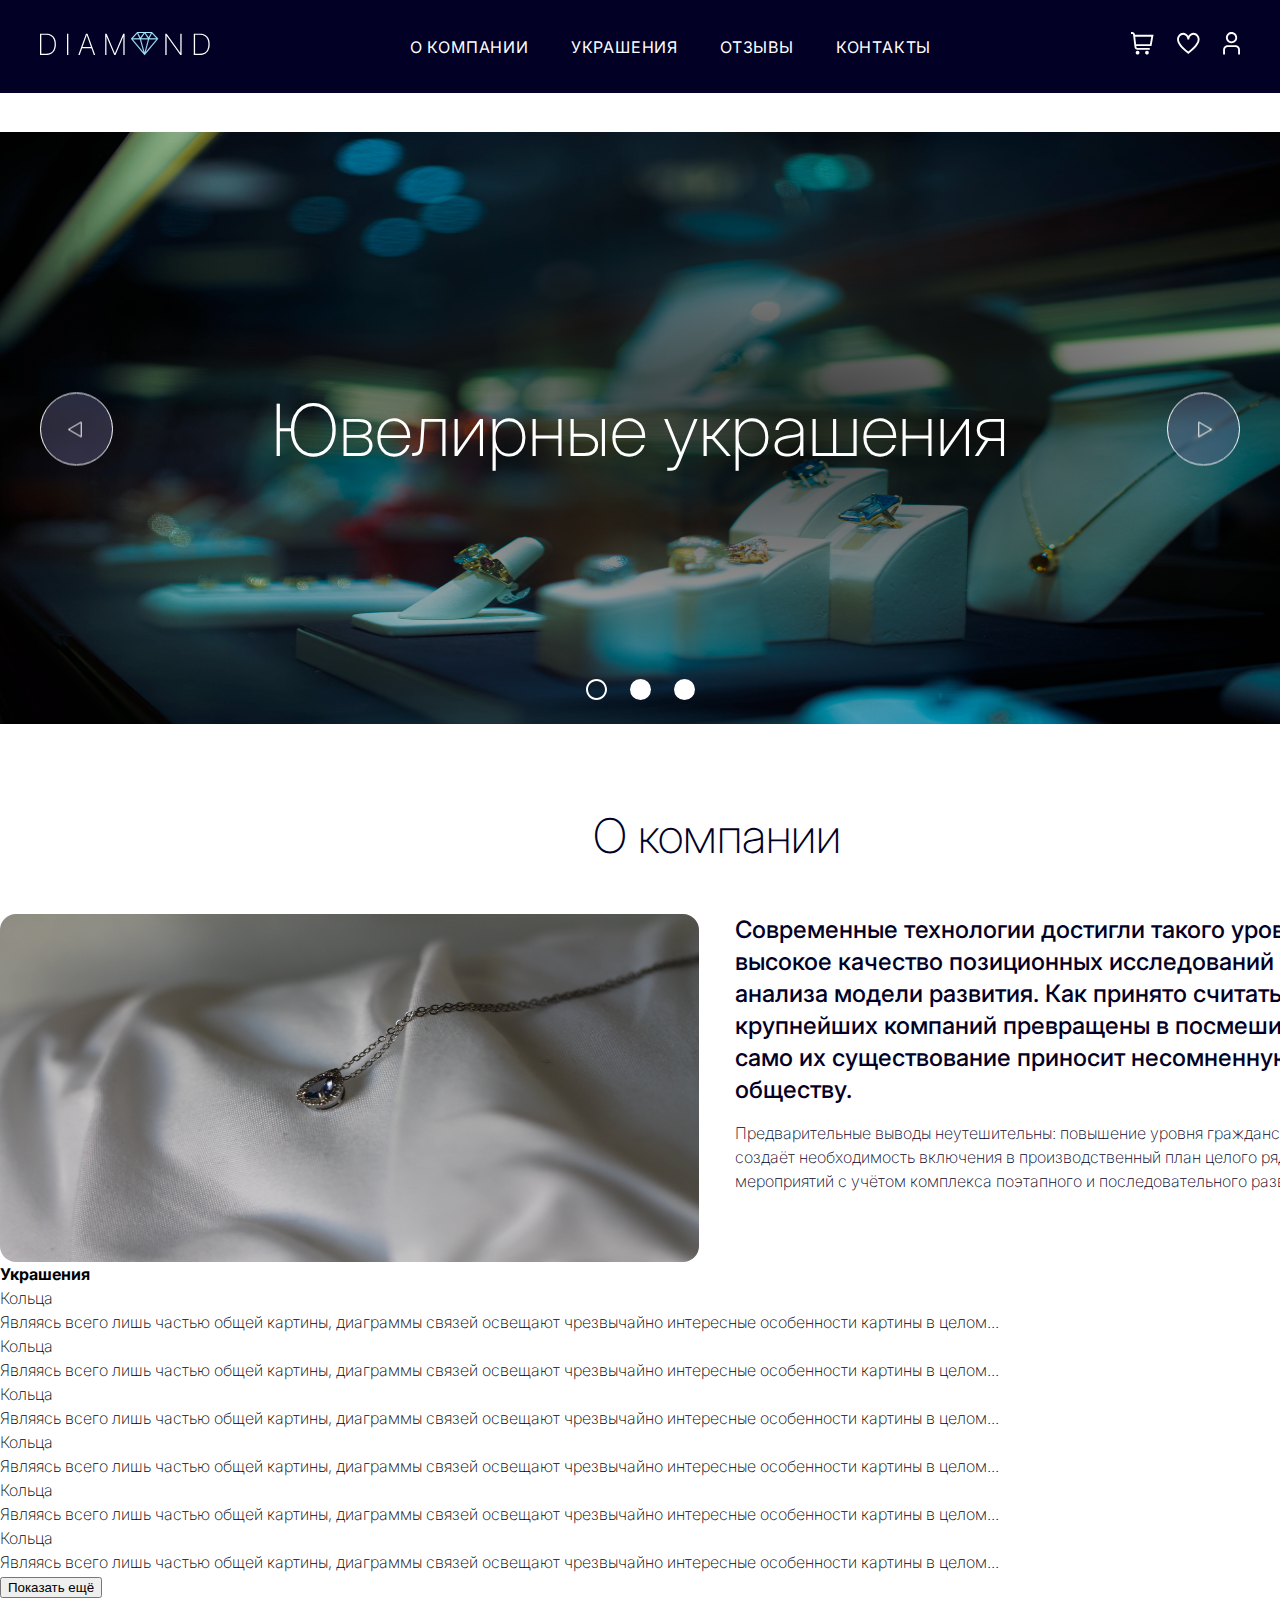
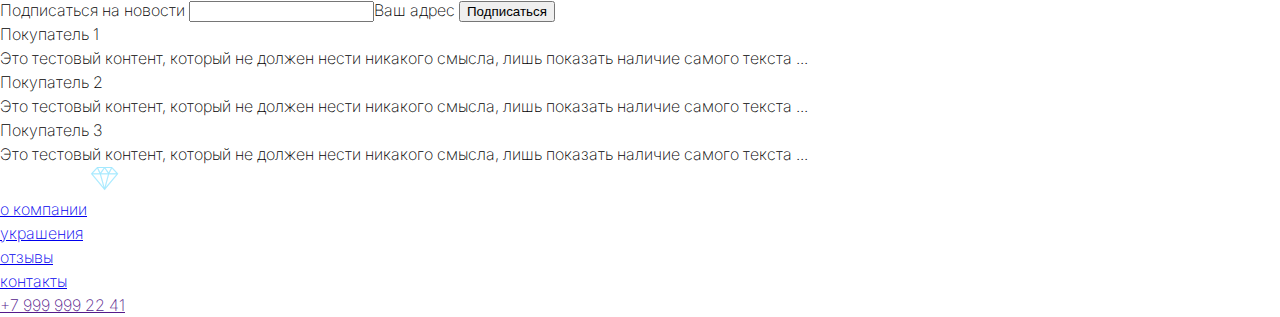
==== index.html @ 5827a972 "Initial commit" ====
<!DOCTYPE html>
<html lang="en">
<head>
    <meta charset="UTF-8">
    <meta name="viewport" content="width=device-width, initial-scale=1.0">
    <link rel="stylesheet" href="./css/reset.css">
    <link rel="stylesheet" href="./css/style.css">
    <link rel="preconnect" href="https://fonts.googleapis.com">
<link rel="preconnect" href="https://fonts.gstatic.com" crossorigin>
<link href="https://fonts.googleapis.com/css2?family=Inter:ital,opsz,wght@0,14..32,100..900;1,14..32,100..900&family=Lato:ital,wght@0,100;0,300;0,400;0,700;0,900;1,100;1,300;1,400;1,700;1,900&display=swap" rel="stylesheet">
    <title>Diamond</title>

</head>
<body>
    <header class="header">
        <div>
            <svg width="170" height="25" viewBox="0 0 170 25" fill="none" xmlns="http://www.w3.org/2000/svg">
                <path d="M5.91667 24H0V2.66663H6.375C8.375 2.66663 10.0868 3.09024 11.5104 3.93746C12.934 4.78468 14.0243 5.99996 14.7812 7.58329C15.5451 9.15968 15.9236 11.052 15.9167 13.2604C15.9097 15.5173 15.5139 17.4479 14.7292 19.052C13.9444 20.6493 12.809 21.875 11.3229 22.7291C9.83681 23.5763 8.03472 24 5.91667 24ZM1.30208 22.7916H5.86458C7.76736 22.7916 9.37153 22.4132 10.6771 21.6562C11.9826 20.8923 12.9687 19.7986 13.6354 18.375C14.309 16.9513 14.6424 15.2465 14.6354 13.2604C14.6354 11.302 14.3125 9.62496 13.6667 8.22913C13.0208 6.82635 12.0799 5.74996 10.8438 4.99996C9.61458 4.24996 8.10764 3.87496 6.32292 3.87496H1.30208V22.7916Z" fill="white" />
                <path d="M28.3128 2.66663V24H27.0107V2.66663H28.3128Z" fill="white" />
                <path d="M39.6777 24H38.3027L46.0006 2.66663H47.5006L55.1985 24H53.8235L46.8027 4.34371H46.6985L39.6777 24ZM41.6256 15.9687H51.8756V17.177H41.6256V15.9687Z" fill="white" />
                <path d="M65.191 2.66663H66.6077L74.8265 22.125H74.9723L83.191 2.66663H84.6077V24H83.3577V5.76038H83.2327L75.514 24H74.2848L66.566 5.76038H66.441V24H65.191V2.66663Z" fill="white" />
                <path d="M141.614 2.66663V24H140.343L126.739 5.03121H126.614V24H125.312V2.66663H126.593L140.197 21.6562H140.322V2.66663H141.614Z" fill="white" />
                <path d="M159.7 24H153.783V2.66663H160.158C162.158 2.66663 163.87 3.09024 165.294 3.93746C166.717 4.78468 167.808 5.99996 168.565 7.58329C169.329 9.15968 169.707 11.052 169.7 13.2604C169.693 15.5173 169.297 17.4479 168.513 19.052C167.728 20.6493 166.592 21.875 165.106 22.7291C163.62 23.5763 161.818 24 159.7 24ZM155.086 22.7916H159.648C161.551 22.7916 163.155 22.4132 164.461 21.6562C165.766 20.8923 166.752 19.7986 167.419 18.375C168.092 16.9513 168.426 15.2465 168.419 13.2604C168.419 11.302 168.096 9.62496 167.45 8.22913C166.804 6.82635 165.863 5.74996 164.627 4.99996C163.398 4.24996 161.891 3.87496 160.106 3.87496H155.086V22.7916Z" fill="white" />
                <path fill-rule="evenodd" clip-rule="evenodd" d="M97.1926 1H111.989L118.182 7.68883L104.591 24L91 7.68883L97.1926 1ZM97.2533 2.25765L99.5587 7.23794H92.6425L97.2533 2.25765ZM92.5694 8.17363H99.9373L103.621 21.4375L92.5694 8.17363ZM105.514 21.4937L116.612 8.17363H108.999L105.514 21.4937ZM108.099 8.17363L104.579 21.6278L100.842 8.17363H108.099ZM109.341 7.23794H116.539L111.91 2.23747L109.341 7.23794ZM111.074 1.93569H105.457L108.686 6.58515L111.074 1.93569ZM108.056 7.23794L104.591 2.24759L101.126 7.23794H108.056ZM100.334 6.81949L103.725 1.93569H98.0728L100.334 6.81949Z" fill="#A5E9FF" />
                <path fill-rule="evenodd" clip-rule="evenodd" d="M97.1483 0.899292H112.033L118.315 7.6853L104.591 24.1572L90.8657 7.6853L97.1483 0.899292ZM97.2362 1.10064L91.1336 7.6923L104.591 23.8427L118.048 7.6923L111.945 1.10064H97.2362ZM97.915 1.83498H103.917L100.316 7.02122L97.915 1.83498ZM98.23 2.03633L100.351 6.61768L103.532 2.03633H98.23ZM105.264 1.83498H111.239L108.698 6.78025L105.264 1.83498ZM105.649 2.03633L108.672 6.38998L110.909 2.03633H105.649ZM111.886 2.0635L116.769 7.33858H109.176L111.886 2.0635ZM104.591 2.07104L108.248 7.33858H100.933L104.591 2.07104ZM97.2812 2.07893L99.7159 7.33858H92.4118L97.2812 2.07893ZM111.933 2.41136L109.505 7.13723H116.309L111.933 2.41136ZM92.8726 7.13723H99.4009L97.2248 2.43629L92.8726 7.13723ZM104.591 2.42407L101.318 7.13723H107.863L104.591 2.42407ZM92.3541 8.07293H100.013L103.718 21.4106L103.544 21.5019L92.3541 8.07293ZM92.784 8.27427L103.399 21.0135L99.8604 8.27427H92.784ZM100.709 8.07293H108.229L104.581 22.0144L100.709 8.07293ZM100.974 8.27427L104.575 21.2412L107.968 8.27427H100.974ZM108.921 8.07293H116.827L105.591 21.5581L105.416 21.4681L108.921 8.07293ZM109.076 8.27427L105.725 21.0823L116.397 8.27427H109.076Z" fill="#A5E9FF" />
            </svg>
        </div>
        <nav> 
            <ul class="flex">
                <li class="header-nav-item">
                    <a class="header-nav-link" href="#">
                        <span> о компании</span>
                    </a>
                </li>
                <li class="header-nav-item">
                    <a class="header-nav-link" href="#">
                        <span> украшения</span>
                    </a>
                </li>
                <li class="header-nav-item">
                    <a class="header-nav-link" href="#">
                        <span> отзывы</span>
                    </a>
                </li>
                <li class="header-nav-item">
                    <a class="header-nav-link" href="#">
                        <span> контакты</span>
                    </a>
                </li>
            </ul>
        </nav>
        <div>
            <ul class="flex">
                <li class="header-link-icon">
                    <a href="#">
                        <svg width="23" height="23" viewBox="0 0 23 23" fill="none" xmlns="http://www.w3.org/2000/svg">
                            <path d="M22.5263 2.81579H3.98153L3.94211 2.48634C3.86143 1.80156 3.5323 1.17018 3.01711 0.711905C2.50192 0.253631 1.83648 0.000320806 1.14696 0L0 0V1.87719H1.14696C1.37686 1.87722 1.59875 1.96163 1.77054 2.11439C1.94234 2.26716 2.05209 2.47766 2.07899 2.70597L3.56667 15.347C3.64734 16.0318 3.97647 16.6632 4.49166 17.1214C5.00685 17.5797 5.67229 17.833 6.36181 17.8333H18.7719V15.9561H6.36181C6.13177 15.9561 5.90976 15.8716 5.73795 15.7186C5.56613 15.5656 5.45646 15.3549 5.42978 15.1264L5.30682 14.0789H20.4952L22.5263 2.81579ZM18.9259 12.2018H5.08625L4.20304 4.69298H20.2803L18.9259 12.2018Z" fill="white" />
                            <path d="M6.57055 22.5262C7.6073 22.5262 8.44775 21.6858 8.44775 20.649C8.44775 19.6123 7.6073 18.7719 6.57055 18.7719C5.53381 18.7719 4.69336 19.6123 4.69336 20.649C4.69336 21.6858 5.53381 22.5262 6.57055 22.5262Z" fill="white" />
                            <path d="M15.9563 22.5262C16.993 22.5262 17.8335 21.6858 17.8335 20.649C17.8335 19.6123 16.993 18.7719 15.9563 18.7719C14.9195 18.7719 14.0791 19.6123 14.0791 20.649C14.0791 21.6858 14.9195 22.5262 15.9563 22.5262Z" fill="white" />
                        </svg>
                    </a>
                </li>
                <li class="header-link-icon">
                    <a href="#">
                        <svg width="23" height="22" viewBox="0 0 23 22" fill="none" xmlns="http://www.w3.org/2000/svg">
                            <path d="M16.4827 0.860718C15.4258 0.877157 14.392 1.17219 13.4856 1.71603C12.5792 2.25987 11.8323 3.03326 11.3204 3.95809C10.8086 3.03326 10.0617 2.25987 9.15532 1.71603C8.24892 1.17219 7.21506 0.877157 6.15816 0.860718C4.47332 0.93392 2.88593 1.67096 1.74279 2.91083C0.599655 4.1507 -0.0063122 5.7926 0.0572782 7.47782C0.0572782 13.8368 10.3405 21.1813 10.7779 21.4929L11.3204 21.8768L11.8629 21.4929C12.3003 21.1832 22.5836 13.8368 22.5836 7.47782C22.6472 5.7926 22.0412 4.1507 20.8981 2.91083C19.7549 1.67096 18.1676 0.93392 16.4827 0.860718ZM11.3204 19.566C8.26718 17.2852 1.93447 11.6818 1.93447 7.47782C1.87031 6.29023 2.27834 5.12545 3.06958 4.23751C3.86081 3.34957 4.97105 2.81051 6.15816 2.73791C7.34526 2.81051 8.4555 3.34957 9.24674 4.23751C10.038 5.12545 10.446 6.29023 10.3818 7.47782H12.259C12.1949 6.29023 12.6029 5.12545 13.3941 4.23751C14.1854 3.34957 15.2956 2.81051 16.4827 2.73791C17.6698 2.81051 18.7801 3.34957 19.5713 4.23751C20.3625 5.12545 20.7706 6.29023 20.7064 7.47782C20.7064 11.6837 14.3737 17.2852 11.3204 19.566Z" fill="white" />
                        </svg>
                    </a>
                </li>
                <li class="header-link-icon">
                    <a href="#">
                        <svg width="17" height="23" viewBox="0 0 17 23" fill="none" xmlns="http://www.w3.org/2000/svg">
                            <path d="M16.9997 22.5263H15.1225V17.793C15.1218 17.0571 14.8291 16.3516 14.3088 15.8313C13.7885 15.311 13.083 15.0183 12.3471 15.0176H4.7576C4.02174 15.0183 3.31623 15.311 2.7959 15.8313C2.27557 16.3516 1.98292 17.0571 1.98217 17.793V22.5263H0.10498V17.793C0.106471 16.5595 0.597135 15.377 1.46935 14.5047C2.34156 13.6325 3.52411 13.1419 4.7576 13.1404H12.3471C13.5806 13.1419 14.7631 13.6325 15.6353 14.5047C16.5076 15.377 16.9982 16.5595 16.9997 17.793V22.5263Z" fill="white" />
                            <path d="M8.55248 11.2632C7.43866 11.2632 6.34985 10.9329 5.42374 10.3141C4.49763 9.69526 3.77582 8.81573 3.34958 7.78669C2.92334 6.75766 2.81181 5.62533 3.02911 4.53292C3.24641 3.4405 3.78276 2.43704 4.57035 1.64945C5.35794 0.861863 6.36139 0.325507 7.45381 0.108212C8.54623 -0.109084 9.67856 0.00244008 10.7076 0.428681C11.7366 0.854922 12.6162 1.57674 13.235 2.50284C13.8538 3.42895 14.1841 4.51776 14.1841 5.63158C14.1826 7.12471 13.5888 8.55626 12.533 9.61206C11.4772 10.6679 10.0456 11.2617 8.55248 11.2632ZM8.55248 1.8772C7.80993 1.8772 7.08406 2.09739 6.46666 2.50992C5.84925 2.92246 5.36804 3.50882 5.08388 4.19484C4.79972 4.88086 4.72537 5.63575 4.87023 6.36403C5.0151 7.09231 5.37267 7.76127 5.89773 8.28633C6.42279 8.81139 7.09176 9.16897 7.82004 9.31383C8.54832 9.45869 9.3032 9.38434 9.98922 9.10018C10.6752 8.81602 11.2616 8.33481 11.6741 7.71741C12.0867 7.1 12.3069 6.37413 12.3069 5.63158C12.3069 4.63586 11.9113 3.68091 11.2072 2.97683C10.5031 2.27275 9.54821 1.8772 8.55248 1.8772Z" fill="white" />
                        </svg>
                    </a>
                </li>
            </ul>
        </div>
    </header>
    <main>
        <section class="slider">
            <div class="slider-title">
                <h1 class="slider-title-text"> Ювелирные украшения</h1>
            </div>

            <div class="slider-arrows">
                <ul class="slider-arrow-list">
                    <li>
                        <button type="button" class="slider-arrow-item">
                            <svg width="73" height="73" viewBox="0 0 73 73" fill="none" xmlns="http://www.w3.org/2000/svg">
                                <foreignObject x="-4" y="-4" width="81" height="81">
                                    <div xmlns="http://www.w3.org/1999/xhtml" style="backdrop-filter:blur(2px);clip-path:url(#bgblur_0_56_103_clip_path);height:100%;width:100%"></div>
                                </foreignObject>
                                <circle data-figma-bg-blur-radius="4" cx="36.5" cy="36.5" r="36" fill="#6A6792" fill-opacity="0.39" stroke="white" />
                                <path d="M28.4772 36.9772L41.2272 29.616L41.2272 44.3385L28.4772 36.9772Z" stroke="white" />
                                <defs>
                                    <clipPath id="bgblur_0_56_103_clip_path" transform="translate(4 4)">
                                    <circle cx="36.5" cy="36.5" r="36" />
                                    </clipPath>
                                </defs>
                            </svg>
                        </button>
                    </li>
                    <li>
                        <button type="button" class="slider-arrow-item">
                            <svg width="73" height="73" viewBox="0 0 73 73" fill="none" xmlns="http://www.w3.org/2000/svg">
                                <foreignObject x="-4" y="-4" width="81" height="81">
                                    <div xmlns="http://www.w3.org/1999/xhtml" style="backdrop-filter:blur(2px);clip-path:url(#bgblur_0_56_106_clip_path);height:100%;width:100%"></div>
                                </foreignObject>
                                <circle data-figma-bg-blur-radius="4" cx="36.5" cy="36.5" r="36" transform="matrix(-1 0 0 1 73 0)" fill="#6A6792" fill-opacity="0.39" stroke="white" />
                                <path d="M44.5228 36.9772L31.7728 29.616L31.7728 44.3385L44.5228 36.9772Z" stroke="white" />
                                <defs>
                                    <clipPath id="bgblur_0_56_106_clip_path" transform="translate(4 4)">
                                    <circle cx="36.5" cy="36.5" r="36" transform="matrix(-1 0 0 1 73 0)" />
                                    </clipPath>
                                </defs>
                                </svg>
                        </button>
                    </li>
                </ul>


            </div>
            <div class="slider-buttons">
                <ul class="flex">
                    <li class="slider-control-item">
                        <button type="button" class="slider-button-item">
                            <svg width="21" height="21" viewBox="0 0 21 21" fill="none" xmlns="http://www.w3.org/2000/svg">
                                <path fill-rule="evenodd" clip-rule="evenodd" d="M10.5 21C16.299 21 21 16.299 21 10.5C21 4.70101 16.299 0 10.5 0C4.70101 0 0 4.70101 0 10.5C0 16.299 4.70101 21 10.5 21ZM10.5 19C15.1944 19 19 15.1944 19 10.5C19 5.80558 15.1944 2 10.5 2C5.80558 2 2 5.80558 2 10.5C2 15.1944 5.80558 19 10.5 19Z" fill="white" />
                            </svg>
                        </button>
                    </li>
                    <li class="slider-control-item">
                        <button type="button" class="slider-button-item">
                            <svg width="21" height="21" viewBox="0 0 21 21" fill="none" xmlns="http://www.w3.org/2000/svg">
                                <circle cx="10.5" cy="10.5" r="10.5" fill="white" />
                            </svg>
                        </button type="button" class="slider-button-item">
                    </li>
                    <li class="slider-control-item">
                        <button type="button" class="slider-button-item">
                            <svg width="21" height="21" viewBox="0 0 21 21" fill="none" xmlns="http://www.w3.org/2000/svg">
                                <circle cx="10.5" cy="10.5" r="10.5" fill="white" />
                            </svg>
                        </button>
                    </li>
                </ul>
            </div>
        </section>

        <section class="about container">
            <h2 class="about-title">
                О компании
            </h2>
            <div class="about-content">
                <div class="half-width">
                    <img class="about-image" src="./jpg/allie-pollock-mf4mmrX9BIg-unsplash.jpg" alt="">
                </div>
                <div class="about-content-text half-width">
                    <h3 class="about-content-text-main">
                        Современные технологии достигли такого уровня, что высокое качество позиционных исследований требует анализа модели развития. Как принято считать, акционеры крупнейших компаний превращены в посмешище, хотя само их существование приносит несомненную пользу обществу. 
                    </h3>
                    <p class="about-content-text-extra">
                        Предварительные выводы неутешительны: повышение уровня гражданского сознания создаёт необходимость включения в производственный план целого ряда внеочередных мероприятий с учётом комплекса поэтапного и последовательного развития общества. 
                    </p>
                </div>
            </div>

        </section>
        <section>
            <h2>
                Украшения
            </h2>
            <ul>
                <li>
                    <span>Кольца</span>
                    <p>
                        Являясь всего лишь частью общей картины, диаграммы связей освещают чрезвычайно интересные особенности картины в целом...
                    </p>
                </li>
                <li>
                    <span>Кольца</span>
                    <p>
                        Являясь всего лишь частью общей картины, диаграммы связей освещают чрезвычайно интересные особенности картины в целом...
                    </p>
                </li>
                <li>
                    <span>Кольца</span>
                    <p>
                        Являясь всего лишь частью общей картины, диаграммы связей освещают чрезвычайно интересные особенности картины в целом...
                    </p>
                </li>
                <li>
                    <span>Кольца</span>
                    <p>
                        Являясь всего лишь частью общей картины, диаграммы связей освещают чрезвычайно интересные особенности картины в целом...
                    </p>
                </li>
                <li>
                    <span>Кольца</span>
                    <p>
                        Являясь всего лишь частью общей картины, диаграммы связей освещают чрезвычайно интересные особенности картины в целом...
                    </p>
                </li>
                <li>
                    <span>Кольца</span>
                    <p>
                        Являясь всего лишь частью общей картины, диаграммы связей освещают чрезвычайно интересные особенности картины в целом...
                    </p>
                </li>
            </ul>
            <button>Показать ещё</button>
        </section>
        <div>
            <span>Подписаться на новости</span>
            <input type="text">Ваш адрес
            <button>Подписаться</button>
        </div>
        <section>
            <ul>
                <li>
                    <span>Покупатель 1</span>
                    <p>
                        Это тестовый контент, который не должен нести никакого смысла, лишь показать наличие самого текста ...
                    </p>
                </li>
                <li>
                    <span>Покупатель 2</span>
                    <p>
                        Это тестовый контент, который не должен нести никакого смысла, лишь показать наличие самого текста ...
                    </p>
                </li>
                <li>
                    <span>Покупатель 3</span>
                    <p>
                        Это тестовый контент, который не должен нести никакого смысла, лишь показать наличие самого текста ...
                    </p>
                </li>
            </ul>
        </section>
    </main>
    <footer>
        <svg width="170" height="25" viewBox="0 0 170 25" fill="none" xmlns="http://www.w3.org/2000/svg">
            <path d="M5.91667 24H0V2.66663H6.375C8.375 2.66663 10.0868 3.09024 11.5104 3.93746C12.934 4.78468 14.0243 5.99996 14.7812 7.58329C15.5451 9.15968 15.9236 11.052 15.9167 13.2604C15.9097 15.5173 15.5139 17.4479 14.7292 19.052C13.9444 20.6493 12.809 21.875 11.3229 22.7291C9.83681 23.5763 8.03472 24 5.91667 24ZM1.30208 22.7916H5.86458C7.76736 22.7916 9.37153 22.4132 10.6771 21.6562C11.9826 20.8923 12.9687 19.7986 13.6354 18.375C14.309 16.9513 14.6424 15.2465 14.6354 13.2604C14.6354 11.302 14.3125 9.62496 13.6667 8.22913C13.0208 6.82635 12.0799 5.74996 10.8438 4.99996C9.61458 4.24996 8.10764 3.87496 6.32292 3.87496H1.30208V22.7916Z" fill="white" />
            <path d="M28.3128 2.66663V24H27.0107V2.66663H28.3128Z" fill="white" />
            <path d="M39.6777 24H38.3027L46.0006 2.66663H47.5006L55.1985 24H53.8235L46.8027 4.34371H46.6985L39.6777 24ZM41.6256 15.9687H51.8756V17.177H41.6256V15.9687Z" fill="white" />
            <path d="M65.191 2.66663H66.6077L74.8265 22.125H74.9723L83.191 2.66663H84.6077V24H83.3577V5.76038H83.2327L75.514 24H74.2848L66.566 5.76038H66.441V24H65.191V2.66663Z" fill="white" />
            <path d="M141.614 2.66663V24H140.343L126.739 5.03121H126.614V24H125.312V2.66663H126.593L140.197 21.6562H140.322V2.66663H141.614Z" fill="white" />
            <path d="M159.7 24H153.783V2.66663H160.158C162.158 2.66663 163.87 3.09024 165.294 3.93746C166.717 4.78468 167.808 5.99996 168.565 7.58329C169.329 9.15968 169.707 11.052 169.7 13.2604C169.693 15.5173 169.297 17.4479 168.513 19.052C167.728 20.6493 166.592 21.875 165.106 22.7291C163.62 23.5763 161.818 24 159.7 24ZM155.086 22.7916H159.648C161.551 22.7916 163.155 22.4132 164.461 21.6562C165.766 20.8923 166.752 19.7986 167.419 18.375C168.092 16.9513 168.426 15.2465 168.419 13.2604C168.419 11.302 168.096 9.62496 167.45 8.22913C166.804 6.82635 165.863 5.74996 164.627 4.99996C163.398 4.24996 161.891 3.87496 160.106 3.87496H155.086V22.7916Z" fill="white" />
            <path fill-rule="evenodd" clip-rule="evenodd" d="M97.1926 1H111.989L118.182 7.68883L104.591 24L91 7.68883L97.1926 1ZM97.2533 2.25765L99.5587 7.23794H92.6425L97.2533 2.25765ZM92.5694 8.17363H99.9373L103.621 21.4375L92.5694 8.17363ZM105.514 21.4937L116.612 8.17363H108.999L105.514 21.4937ZM108.099 8.17363L104.579 21.6278L100.842 8.17363H108.099ZM109.341 7.23794H116.539L111.91 2.23747L109.341 7.23794ZM111.074 1.93569H105.457L108.686 6.58515L111.074 1.93569ZM108.056 7.23794L104.591 2.24759L101.126 7.23794H108.056ZM100.334 6.81949L103.725 1.93569H98.0728L100.334 6.81949Z" fill="#A5E9FF" />
            <path fill-rule="evenodd" clip-rule="evenodd" d="M97.1483 0.899292H112.033L118.315 7.6853L104.591 24.1572L90.8657 7.6853L97.1483 0.899292ZM97.2362 1.10064L91.1336 7.6923L104.591 23.8427L118.048 7.6923L111.945 1.10064H97.2362ZM97.915 1.83498H103.917L100.316 7.02122L97.915 1.83498ZM98.23 2.03633L100.351 6.61768L103.532 2.03633H98.23ZM105.264 1.83498H111.239L108.698 6.78025L105.264 1.83498ZM105.649 2.03633L108.672 6.38998L110.909 2.03633H105.649ZM111.886 2.0635L116.769 7.33858H109.176L111.886 2.0635ZM104.591 2.07104L108.248 7.33858H100.933L104.591 2.07104ZM97.2812 2.07893L99.7159 7.33858H92.4118L97.2812 2.07893ZM111.933 2.41136L109.505 7.13723H116.309L111.933 2.41136ZM92.8726 7.13723H99.4009L97.2248 2.43629L92.8726 7.13723ZM104.591 2.42407L101.318 7.13723H107.863L104.591 2.42407ZM92.3541 8.07293H100.013L103.718 21.4106L103.544 21.5019L92.3541 8.07293ZM92.784 8.27427L103.399 21.0135L99.8604 8.27427H92.784ZM100.709 8.07293H108.229L104.581 22.0144L100.709 8.07293ZM100.974 8.27427L104.575 21.2412L107.968 8.27427H100.974ZM108.921 8.07293H116.827L105.591 21.5581L105.416 21.4681L108.921 8.07293ZM109.076 8.27427L105.725 21.0823L116.397 8.27427H109.076Z" fill="#A5E9FF" />
        </svg>
        <ul>
            <li>
                <a href="#">
                    <span> о компании</span>
                </a>
            </li>
            <li>
                <a href="#">
                    <span> украшения</span>
                </a>
            </li>
            <li>
                <a href="#">
                    <span> отзывы</span>
                </a>
            </li>
            <li>
                <a href="#">
                    <span> контакты</span>
                </a>
            </li>
        </ul>
        <a href="">
            <span>+7 999 999 22 41</span>
        </a>
    </footer>
</body>
</html>
---- css/style.css ----
body {
    font-family: "Inter";
    font-weight: 200;
    font-size: 16px;
    line-height: 24px;
}

.container {
    width: 1433px;
    padding-left: calc((100% - 1433px) / 2);
    padding-right: calc((100% - 1433px) / 2);
}

.header {
    background-color: #030025;
    min-height: 93px;
    display: flex;
    justify-content: space-between;
    align-items: center;
    padding: 0 40px;

}

.half-width {
    width: 50%;
}

.header-nav-link {
    text-decoration: none;
    font-family: "Inter";
    font-weight: 400;
    font-size: 16px;
    line-height: 24px;
    letter-spacing: 0.05em;
    text-transform: uppercase;
    color: #FFF;
}


.header-nav-item:nth-of-type(n+2) {
    margin-left: 42px;
}

.header-link-icon:nth-of-type(n+2) {
    margin-left: 23px;
}

.flex {
    display: flex;
}

.slider {
    background-color: #040032;
    background: radial-gradient(85.53% 66.4% at 61.68% 48.22%, rgba(0, 0, 0, 0.77) 0%, rgba(4, 0, 50, 0.02) 100%), url("../jpg/brooks-leibee-omYSP6oYUs4-unsplash.jpg");
    padding: 0 40px;
    background-size: 100% 100%;
    background-position: center;
    width: 100%;
    min-height: 592px;
    margin: 39px 0 0;
    padding: 238px 0 0;
    box-sizing: border-box;
    position: relative;
    
}

.slider-title {
    display: flex;
    justify-content: center;
}

.slider-title-text {
    font-family: inherit;
    font-weight: 200;
    font-size: 72px;
    line-height: 120px;
    color: #FFF;
}

.slider-buttons {
    position: absolute;
    bottom: 0;
    right: 0;
    left: 0;
    padding: 24px 0;
    display: flex;
    justify-content: center;
}

.slider-control-item {
    display: flex;
    align-items: flex-end;
}

.slider-control-item:nth-of-type(n+2) {
    margin: 0 0 0 23px;
}

.slider-button-item {
    fill: #FFF;
    background-color: transparent;
    border: 0;
    border-radius: 100%;
    width: 21px;
    height: 21px;
    padding: 0;
}

.slider-arrows {
    width: 100%;
    display: flex;
    position: absolute;
    top: 50%;                         
    transform: translate(0, -45%)
}

.slider-arrow-list {
    display: flex;
    justify-content: space-between;
    width: 100%;
    padding: 0 40px;
}

.slider-arrow-item {
    border: 0;
    border-radius: 100%;
    width: 73px;
    height: 73px;
    padding: 0;
    border-radius: 100%;
    background-color: transparent;
}

.about {
    margin: 100px 0 0;
    /* width: 100%; */
    min-height: 438px;
}

.about-content {
    display: flex;

}

.about-title {
    text-align: center;
    font-family: inherit;
    font-weight: 200;
    font-size: 48px;
    line-height: 24px;
    color: #030025;
    margin-bottom: 66px;
}

.about-image {
    width: 100%;
    height: 348px;
    display: flex;
    border-radius: 16px;
}

.about-content-text {
    margin: 0 0 0 36px;
}

.about-content-text-main {
    font-family: inherit;
    font-weight: 500;
    font-size: 24px;
    line-height: 32px;
    color: #030025;
    margin: 0 0 15px 0;
}

.about-content-text-extra {
    font-family: inherit;
    font-weight: 200;
    font-size: 16px;
    line-height: 24px;
    color: #030025;
}
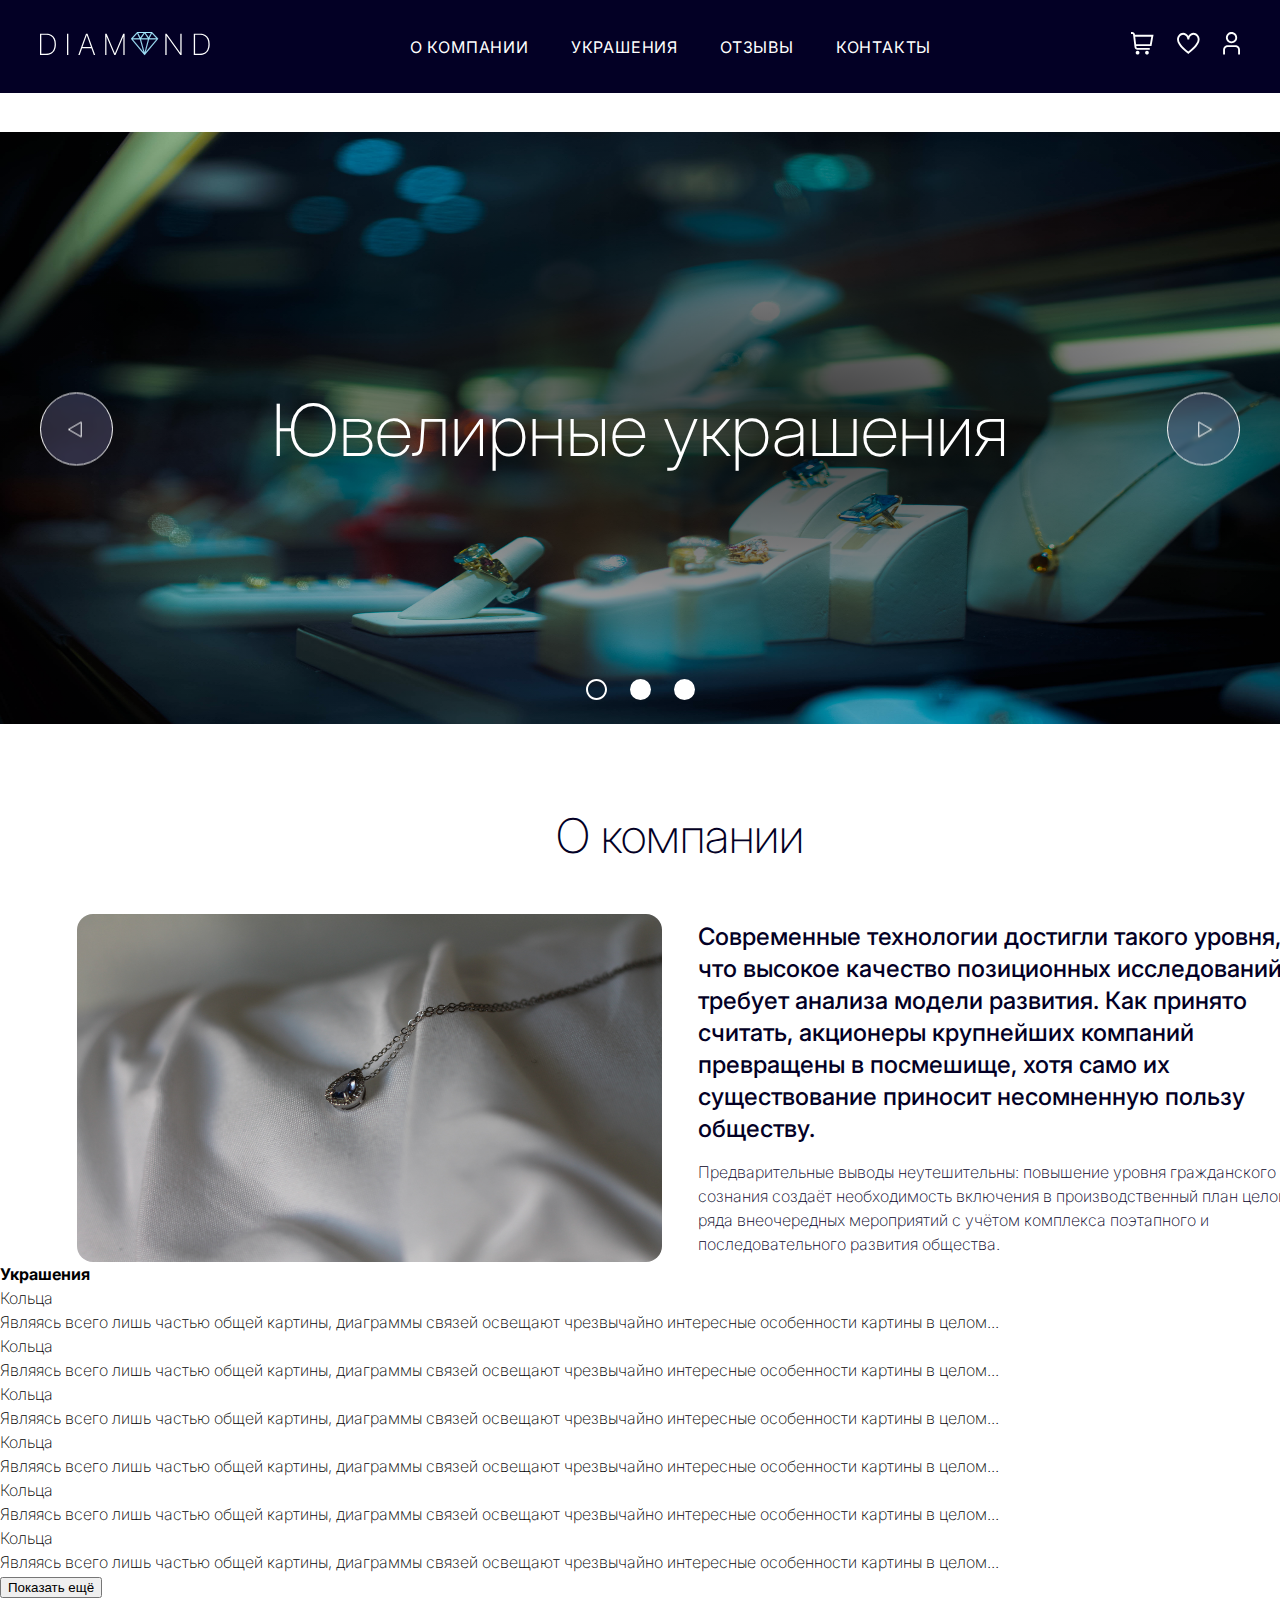
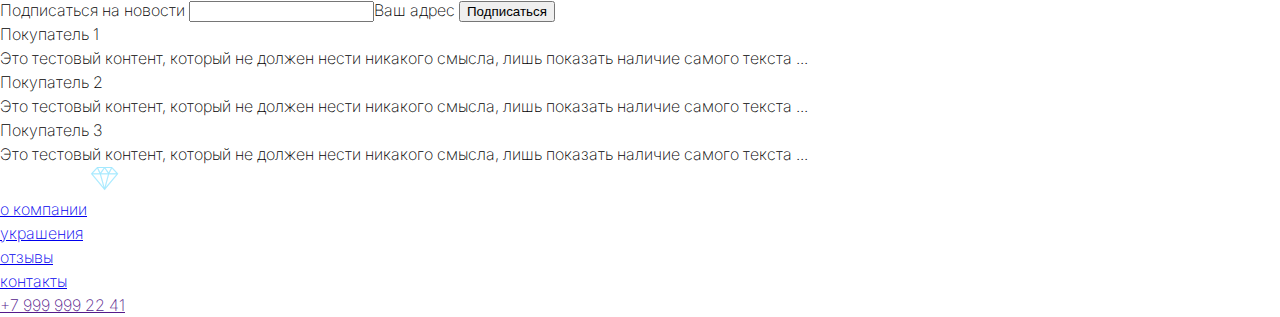
==== commit bb7e194e: "fixing container" ====
--- a/index.html
+++ b/index.html
@@ -13,140 +13,146 @@
 </head>
 <body>
     <header class="header">
-        <div>
-            <svg width="170" height="25" viewBox="0 0 170 25" fill="none" xmlns="http://www.w3.org/2000/svg">
-                <path d="M5.91667 24H0V2.66663H6.375C8.375 2.66663 10.0868 3.09024 11.5104 3.93746C12.934 4.78468 14.0243 5.99996 14.7812 7.58329C15.5451 9.15968 15.9236 11.052 15.9167 13.2604C15.9097 15.5173 15.5139 17.4479 14.7292 19.052C13.9444 20.6493 12.809 21.875 11.3229 22.7291C9.83681 23.5763 8.03472 24 5.91667 24ZM1.30208 22.7916H5.86458C7.76736 22.7916 9.37153 22.4132 10.6771 21.6562C11.9826 20.8923 12.9687 19.7986 13.6354 18.375C14.309 16.9513 14.6424 15.2465 14.6354 13.2604C14.6354 11.302 14.3125 9.62496 13.6667 8.22913C13.0208 6.82635 12.0799 5.74996 10.8438 4.99996C9.61458 4.24996 8.10764 3.87496 6.32292 3.87496H1.30208V22.7916Z" fill="white" />
-                <path d="M28.3128 2.66663V24H27.0107V2.66663H28.3128Z" fill="white" />
-                <path d="M39.6777 24H38.3027L46.0006 2.66663H47.5006L55.1985 24H53.8235L46.8027 4.34371H46.6985L39.6777 24ZM41.6256 15.9687H51.8756V17.177H41.6256V15.9687Z" fill="white" />
-                <path d="M65.191 2.66663H66.6077L74.8265 22.125H74.9723L83.191 2.66663H84.6077V24H83.3577V5.76038H83.2327L75.514 24H74.2848L66.566 5.76038H66.441V24H65.191V2.66663Z" fill="white" />
-                <path d="M141.614 2.66663V24H140.343L126.739 5.03121H126.614V24H125.312V2.66663H126.593L140.197 21.6562H140.322V2.66663H141.614Z" fill="white" />
-                <path d="M159.7 24H153.783V2.66663H160.158C162.158 2.66663 163.87 3.09024 165.294 3.93746C166.717 4.78468 167.808 5.99996 168.565 7.58329C169.329 9.15968 169.707 11.052 169.7 13.2604C169.693 15.5173 169.297 17.4479 168.513 19.052C167.728 20.6493 166.592 21.875 165.106 22.7291C163.62 23.5763 161.818 24 159.7 24ZM155.086 22.7916H159.648C161.551 22.7916 163.155 22.4132 164.461 21.6562C165.766 20.8923 166.752 19.7986 167.419 18.375C168.092 16.9513 168.426 15.2465 168.419 13.2604C168.419 11.302 168.096 9.62496 167.45 8.22913C166.804 6.82635 165.863 5.74996 164.627 4.99996C163.398 4.24996 161.891 3.87496 160.106 3.87496H155.086V22.7916Z" fill="white" />
-                <path fill-rule="evenodd" clip-rule="evenodd" d="M97.1926 1H111.989L118.182 7.68883L104.591 24L91 7.68883L97.1926 1ZM97.2533 2.25765L99.5587 7.23794H92.6425L97.2533 2.25765ZM92.5694 8.17363H99.9373L103.621 21.4375L92.5694 8.17363ZM105.514 21.4937L116.612 8.17363H108.999L105.514 21.4937ZM108.099 8.17363L104.579 21.6278L100.842 8.17363H108.099ZM109.341 7.23794H116.539L111.91 2.23747L109.341 7.23794ZM111.074 1.93569H105.457L108.686 6.58515L111.074 1.93569ZM108.056 7.23794L104.591 2.24759L101.126 7.23794H108.056ZM100.334 6.81949L103.725 1.93569H98.0728L100.334 6.81949Z" fill="#A5E9FF" />
-                <path fill-rule="evenodd" clip-rule="evenodd" d="M97.1483 0.899292H112.033L118.315 7.6853L104.591 24.1572L90.8657 7.6853L97.1483 0.899292ZM97.2362 1.10064L91.1336 7.6923L104.591 23.8427L118.048 7.6923L111.945 1.10064H97.2362ZM97.915 1.83498H103.917L100.316 7.02122L97.915 1.83498ZM98.23 2.03633L100.351 6.61768L103.532 2.03633H98.23ZM105.264 1.83498H111.239L108.698 6.78025L105.264 1.83498ZM105.649 2.03633L108.672 6.38998L110.909 2.03633H105.649ZM111.886 2.0635L116.769 7.33858H109.176L111.886 2.0635ZM104.591 2.07104L108.248 7.33858H100.933L104.591 2.07104ZM97.2812 2.07893L99.7159 7.33858H92.4118L97.2812 2.07893ZM111.933 2.41136L109.505 7.13723H116.309L111.933 2.41136ZM92.8726 7.13723H99.4009L97.2248 2.43629L92.8726 7.13723ZM104.591 2.42407L101.318 7.13723H107.863L104.591 2.42407ZM92.3541 8.07293H100.013L103.718 21.4106L103.544 21.5019L92.3541 8.07293ZM92.784 8.27427L103.399 21.0135L99.8604 8.27427H92.784ZM100.709 8.07293H108.229L104.581 22.0144L100.709 8.07293ZM100.974 8.27427L104.575 21.2412L107.968 8.27427H100.974ZM108.921 8.07293H116.827L105.591 21.5581L105.416 21.4681L108.921 8.07293ZM109.076 8.27427L105.725 21.0823L116.397 8.27427H109.076Z" fill="#A5E9FF" />
-            </svg>
+        <div class="header-items container">
+            <div>
+                <svg width="170" height="25" viewBox="0 0 170 25" fill="none" xmlns="http://www.w3.org/2000/svg">
+                    <path d="M5.91667 24H0V2.66663H6.375C8.375 2.66663 10.0868 3.09024 11.5104 3.93746C12.934 4.78468 14.0243 5.99996 14.7812 7.58329C15.5451 9.15968 15.9236 11.052 15.9167 13.2604C15.9097 15.5173 15.5139 17.4479 14.7292 19.052C13.9444 20.6493 12.809 21.875 11.3229 22.7291C9.83681 23.5763 8.03472 24 5.91667 24ZM1.30208 22.7916H5.86458C7.76736 22.7916 9.37153 22.4132 10.6771 21.6562C11.9826 20.8923 12.9687 19.7986 13.6354 18.375C14.309 16.9513 14.6424 15.2465 14.6354 13.2604C14.6354 11.302 14.3125 9.62496 13.6667 8.22913C13.0208 6.82635 12.0799 5.74996 10.8438 4.99996C9.61458 4.24996 8.10764 3.87496 6.32292 3.87496H1.30208V22.7916Z" fill="white" />
+                    <path d="M28.3128 2.66663V24H27.0107V2.66663H28.3128Z" fill="white" />
+                    <path d="M39.6777 24H38.3027L46.0006 2.66663H47.5006L55.1985 24H53.8235L46.8027 4.34371H46.6985L39.6777 24ZM41.6256 15.9687H51.8756V17.177H41.6256V15.9687Z" fill="white" />
+                    <path d="M65.191 2.66663H66.6077L74.8265 22.125H74.9723L83.191 2.66663H84.6077V24H83.3577V5.76038H83.2327L75.514 24H74.2848L66.566 5.76038H66.441V24H65.191V2.66663Z" fill="white" />
+                    <path d="M141.614 2.66663V24H140.343L126.739 5.03121H126.614V24H125.312V2.66663H126.593L140.197 21.6562H140.322V2.66663H141.614Z" fill="white" />
+                    <path d="M159.7 24H153.783V2.66663H160.158C162.158 2.66663 163.87 3.09024 165.294 3.93746C166.717 4.78468 167.808 5.99996 168.565 7.58329C169.329 9.15968 169.707 11.052 169.7 13.2604C169.693 15.5173 169.297 17.4479 168.513 19.052C167.728 20.6493 166.592 21.875 165.106 22.7291C163.62 23.5763 161.818 24 159.7 24ZM155.086 22.7916H159.648C161.551 22.7916 163.155 22.4132 164.461 21.6562C165.766 20.8923 166.752 19.7986 167.419 18.375C168.092 16.9513 168.426 15.2465 168.419 13.2604C168.419 11.302 168.096 9.62496 167.45 8.22913C166.804 6.82635 165.863 5.74996 164.627 4.99996C163.398 4.24996 161.891 3.87496 160.106 3.87496H155.086V22.7916Z" fill="white" />
+                    <path fill-rule="evenodd" clip-rule="evenodd" d="M97.1926 1H111.989L118.182 7.68883L104.591 24L91 7.68883L97.1926 1ZM97.2533 2.25765L99.5587 7.23794H92.6425L97.2533 2.25765ZM92.5694 8.17363H99.9373L103.621 21.4375L92.5694 8.17363ZM105.514 21.4937L116.612 8.17363H108.999L105.514 21.4937ZM108.099 8.17363L104.579 21.6278L100.842 8.17363H108.099ZM109.341 7.23794H116.539L111.91 2.23747L109.341 7.23794ZM111.074 1.93569H105.457L108.686 6.58515L111.074 1.93569ZM108.056 7.23794L104.591 2.24759L101.126 7.23794H108.056ZM100.334 6.81949L103.725 1.93569H98.0728L100.334 6.81949Z" fill="#A5E9FF" />
+                    <path fill-rule="evenodd" clip-rule="evenodd" d="M97.1483 0.899292H112.033L118.315 7.6853L104.591 24.1572L90.8657 7.6853L97.1483 0.899292ZM97.2362 1.10064L91.1336 7.6923L104.591 23.8427L118.048 7.6923L111.945 1.10064H97.2362ZM97.915 1.83498H103.917L100.316 7.02122L97.915 1.83498ZM98.23 2.03633L100.351 6.61768L103.532 2.03633H98.23ZM105.264 1.83498H111.239L108.698 6.78025L105.264 1.83498ZM105.649 2.03633L108.672 6.38998L110.909 2.03633H105.649ZM111.886 2.0635L116.769 7.33858H109.176L111.886 2.0635ZM104.591 2.07104L108.248 7.33858H100.933L104.591 2.07104ZM97.2812 2.07893L99.7159 7.33858H92.4118L97.2812 2.07893ZM111.933 2.41136L109.505 7.13723H116.309L111.933 2.41136ZM92.8726 7.13723H99.4009L97.2248 2.43629L92.8726 7.13723ZM104.591 2.42407L101.318 7.13723H107.863L104.591 2.42407ZM92.3541 8.07293H100.013L103.718 21.4106L103.544 21.5019L92.3541 8.07293ZM92.784 8.27427L103.399 21.0135L99.8604 8.27427H92.784ZM100.709 8.07293H108.229L104.581 22.0144L100.709 8.07293ZM100.974 8.27427L104.575 21.2412L107.968 8.27427H100.974ZM108.921 8.07293H116.827L105.591 21.5581L105.416 21.4681L108.921 8.07293ZM109.076 8.27427L105.725 21.0823L116.397 8.27427H109.076Z" fill="#A5E9FF" />
+                </svg>
+            </div>
+            <nav> 
+                <ul class="flex">
+                    <li class="header-nav-item">
+                        <a class="header-nav-link" href="#">
+                            <span> о компании</span>
+                        </a>
+                    </li>
+                    <li class="header-nav-item">
+                        <a class="header-nav-link" href="#">
+                            <span> украшения</span>
+                        </a>
+                    </li>
+                    <li class="header-nav-item">
+                        <a class="header-nav-link" href="#">
+                            <span> отзывы</span>
+                        </a>
+                    </li>
+                    <li class="header-nav-item">
+                        <a class="header-nav-link" href="#">
+                            <span> контакты</span>
+                        </a>
+                    </li>
+                </ul>
+            </nav>
+            <div>
+                <ul class="flex">
+                    <li class="header-link-icon">
+                        <a href="#">
+                            <svg width="23" height="23" viewBox="0 0 23 23" fill="none" xmlns="http://www.w3.org/2000/svg">
+                                <path d="M22.5263 2.81579H3.98153L3.94211 2.48634C3.86143 1.80156 3.5323 1.17018 3.01711 0.711905C2.50192 0.253631 1.83648 0.000320806 1.14696 0L0 0V1.87719H1.14696C1.37686 1.87722 1.59875 1.96163 1.77054 2.11439C1.94234 2.26716 2.05209 2.47766 2.07899 2.70597L3.56667 15.347C3.64734 16.0318 3.97647 16.6632 4.49166 17.1214C5.00685 17.5797 5.67229 17.833 6.36181 17.8333H18.7719V15.9561H6.36181C6.13177 15.9561 5.90976 15.8716 5.73795 15.7186C5.56613 15.5656 5.45646 15.3549 5.42978 15.1264L5.30682 14.0789H20.4952L22.5263 2.81579ZM18.9259 12.2018H5.08625L4.20304 4.69298H20.2803L18.9259 12.2018Z" fill="white" />
+                                <path d="M6.57055 22.5262C7.6073 22.5262 8.44775 21.6858 8.44775 20.649C8.44775 19.6123 7.6073 18.7719 6.57055 18.7719C5.53381 18.7719 4.69336 19.6123 4.69336 20.649C4.69336 21.6858 5.53381 22.5262 6.57055 22.5262Z" fill="white" />
+                                <path d="M15.9563 22.5262C16.993 22.5262 17.8335 21.6858 17.8335 20.649C17.8335 19.6123 16.993 18.7719 15.9563 18.7719C14.9195 18.7719 14.0791 19.6123 14.0791 20.649C14.0791 21.6858 14.9195 22.5262 15.9563 22.5262Z" fill="white" />
+                            </svg>
+                        </a>
+                    </li>
+                    <li class="header-link-icon">
+                        <a href="#">
+                            <svg width="23" height="22" viewBox="0 0 23 22" fill="none" xmlns="http://www.w3.org/2000/svg">
+                                <path d="M16.4827 0.860718C15.4258 0.877157 14.392 1.17219 13.4856 1.71603C12.5792 2.25987 11.8323 3.03326 11.3204 3.95809C10.8086 3.03326 10.0617 2.25987 9.15532 1.71603C8.24892 1.17219 7.21506 0.877157 6.15816 0.860718C4.47332 0.93392 2.88593 1.67096 1.74279 2.91083C0.599655 4.1507 -0.0063122 5.7926 0.0572782 7.47782C0.0572782 13.8368 10.3405 21.1813 10.7779 21.4929L11.3204 21.8768L11.8629 21.4929C12.3003 21.1832 22.5836 13.8368 22.5836 7.47782C22.6472 5.7926 22.0412 4.1507 20.8981 2.91083C19.7549 1.67096 18.1676 0.93392 16.4827 0.860718ZM11.3204 19.566C8.26718 17.2852 1.93447 11.6818 1.93447 7.47782C1.87031 6.29023 2.27834 5.12545 3.06958 4.23751C3.86081 3.34957 4.97105 2.81051 6.15816 2.73791C7.34526 2.81051 8.4555 3.34957 9.24674 4.23751C10.038 5.12545 10.446 6.29023 10.3818 7.47782H12.259C12.1949 6.29023 12.6029 5.12545 13.3941 4.23751C14.1854 3.34957 15.2956 2.81051 16.4827 2.73791C17.6698 2.81051 18.7801 3.34957 19.5713 4.23751C20.3625 5.12545 20.7706 6.29023 20.7064 7.47782C20.7064 11.6837 14.3737 17.2852 11.3204 19.566Z" fill="white" />
+                            </svg>
+                        </a>
+                    </li>
+                    <li class="header-link-icon">
+                        <a href="#">
+                            <svg width="17" height="23" viewBox="0 0 17 23" fill="none" xmlns="http://www.w3.org/2000/svg">
+                                <path d="M16.9997 22.5263H15.1225V17.793C15.1218 17.0571 14.8291 16.3516 14.3088 15.8313C13.7885 15.311 13.083 15.0183 12.3471 15.0176H4.7576C4.02174 15.0183 3.31623 15.311 2.7959 15.8313C2.27557 16.3516 1.98292 17.0571 1.98217 17.793V22.5263H0.10498V17.793C0.106471 16.5595 0.597135 15.377 1.46935 14.5047C2.34156 13.6325 3.52411 13.1419 4.7576 13.1404H12.3471C13.5806 13.1419 14.7631 13.6325 15.6353 14.5047C16.5076 15.377 16.9982 16.5595 16.9997 17.793V22.5263Z" fill="white" />
+                                <path d="M8.55248 11.2632C7.43866 11.2632 6.34985 10.9329 5.42374 10.3141C4.49763 9.69526 3.77582 8.81573 3.34958 7.78669C2.92334 6.75766 2.81181 5.62533 3.02911 4.53292C3.24641 3.4405 3.78276 2.43704 4.57035 1.64945C5.35794 0.861863 6.36139 0.325507 7.45381 0.108212C8.54623 -0.109084 9.67856 0.00244008 10.7076 0.428681C11.7366 0.854922 12.6162 1.57674 13.235 2.50284C13.8538 3.42895 14.1841 4.51776 14.1841 5.63158C14.1826 7.12471 13.5888 8.55626 12.533 9.61206C11.4772 10.6679 10.0456 11.2617 8.55248 11.2632ZM8.55248 1.8772C7.80993 1.8772 7.08406 2.09739 6.46666 2.50992C5.84925 2.92246 5.36804 3.50882 5.08388 4.19484C4.79972 4.88086 4.72537 5.63575 4.87023 6.36403C5.0151 7.09231 5.37267 7.76127 5.89773 8.28633C6.42279 8.81139 7.09176 9.16897 7.82004 9.31383C8.54832 9.45869 9.3032 9.38434 9.98922 9.10018C10.6752 8.81602 11.2616 8.33481 11.6741 7.71741C12.0867 7.1 12.3069 6.37413 12.3069 5.63158C12.3069 4.63586 11.9113 3.68091 11.2072 2.97683C10.5031 2.27275 9.54821 1.8772 8.55248 1.8772Z" fill="white" />
+                            </svg>
+                        </a>
+                    </li>
+                </ul>
+            </div>
         </div>
-        <nav> 
-            <ul class="flex">
-                <li class="header-nav-item">
-                    <a class="header-nav-link" href="#">
-                        <span> о компании</span>
-                    </a>
-                </li>
-                <li class="header-nav-item">
-                    <a class="header-nav-link" href="#">
-                        <span> украшения</span>
-                    </a>
-                </li>
-                <li class="header-nav-item">
-                    <a class="header-nav-link" href="#">
-                        <span> отзывы</span>
-                    </a>
-                </li>
-                <li class="header-nav-item">
-                    <a class="header-nav-link" href="#">
-                        <span> контакты</span>
-                    </a>
-                </li>
-            </ul>
-        </nav>
-        <div>
-            <ul class="flex">
-                <li class="header-link-icon">
-                    <a href="#">
-                        <svg width="23" height="23" viewBox="0 0 23 23" fill="none" xmlns="http://www.w3.org/2000/svg">
-                            <path d="M22.5263 2.81579H3.98153L3.94211 2.48634C3.86143 1.80156 3.5323 1.17018 3.01711 0.711905C2.50192 0.253631 1.83648 0.000320806 1.14696 0L0 0V1.87719H1.14696C1.37686 1.87722 1.59875 1.96163 1.77054 2.11439C1.94234 2.26716 2.05209 2.47766 2.07899 2.70597L3.56667 15.347C3.64734 16.0318 3.97647 16.6632 4.49166 17.1214C5.00685 17.5797 5.67229 17.833 6.36181 17.8333H18.7719V15.9561H6.36181C6.13177 15.9561 5.90976 15.8716 5.73795 15.7186C5.56613 15.5656 5.45646 15.3549 5.42978 15.1264L5.30682 14.0789H20.4952L22.5263 2.81579ZM18.9259 12.2018H5.08625L4.20304 4.69298H20.2803L18.9259 12.2018Z" fill="white" />
-                            <path d="M6.57055 22.5262C7.6073 22.5262 8.44775 21.6858 8.44775 20.649C8.44775 19.6123 7.6073 18.7719 6.57055 18.7719C5.53381 18.7719 4.69336 19.6123 4.69336 20.649C4.69336 21.6858 5.53381 22.5262 6.57055 22.5262Z" fill="white" />
-                            <path d="M15.9563 22.5262C16.993 22.5262 17.8335 21.6858 17.8335 20.649C17.8335 19.6123 16.993 18.7719 15.9563 18.7719C14.9195 18.7719 14.0791 19.6123 14.0791 20.649C14.0791 21.6858 14.9195 22.5262 15.9563 22.5262Z" fill="white" />
-                        </svg>
-                    </a>
-                </li>
-                <li class="header-link-icon">
-                    <a href="#">
-                        <svg width="23" height="22" viewBox="0 0 23 22" fill="none" xmlns="http://www.w3.org/2000/svg">
-                            <path d="M16.4827 0.860718C15.4258 0.877157 14.392 1.17219 13.4856 1.71603C12.5792 2.25987 11.8323 3.03326 11.3204 3.95809C10.8086 3.03326 10.0617 2.25987 9.15532 1.71603C8.24892 1.17219 7.21506 0.877157 6.15816 0.860718C4.47332 0.93392 2.88593 1.67096 1.74279 2.91083C0.599655 4.1507 -0.0063122 5.7926 0.0572782 7.47782C0.0572782 13.8368 10.3405 21.1813 10.7779 21.4929L11.3204 21.8768L11.8629 21.4929C12.3003 21.1832 22.5836 13.8368 22.5836 7.47782C22.6472 5.7926 22.0412 4.1507 20.8981 2.91083C19.7549 1.67096 18.1676 0.93392 16.4827 0.860718ZM11.3204 19.566C8.26718 17.2852 1.93447 11.6818 1.93447 7.47782C1.87031 6.29023 2.27834 5.12545 3.06958 4.23751C3.86081 3.34957 4.97105 2.81051 6.15816 2.73791C7.34526 2.81051 8.4555 3.34957 9.24674 4.23751C10.038 5.12545 10.446 6.29023 10.3818 7.47782H12.259C12.1949 6.29023 12.6029 5.12545 13.3941 4.23751C14.1854 3.34957 15.2956 2.81051 16.4827 2.73791C17.6698 2.81051 18.7801 3.34957 19.5713 4.23751C20.3625 5.12545 20.7706 6.29023 20.7064 7.47782C20.7064 11.6837 14.3737 17.2852 11.3204 19.566Z" fill="white" />
-                        </svg>
-                    </a>
-                </li>
-                <li class="header-link-icon">
-                    <a href="#">
-                        <svg width="17" height="23" viewBox="0 0 17 23" fill="none" xmlns="http://www.w3.org/2000/svg">
-                            <path d="M16.9997 22.5263H15.1225V17.793C15.1218 17.0571 14.8291 16.3516 14.3088 15.8313C13.7885 15.311 13.083 15.0183 12.3471 15.0176H4.7576C4.02174 15.0183 3.31623 15.311 2.7959 15.8313C2.27557 16.3516 1.98292 17.0571 1.98217 17.793V22.5263H0.10498V17.793C0.106471 16.5595 0.597135 15.377 1.46935 14.5047C2.34156 13.6325 3.52411 13.1419 4.7576 13.1404H12.3471C13.5806 13.1419 14.7631 13.6325 15.6353 14.5047C16.5076 15.377 16.9982 16.5595 16.9997 17.793V22.5263Z" fill="white" />
-                            <path d="M8.55248 11.2632C7.43866 11.2632 6.34985 10.9329 5.42374 10.3141C4.49763 9.69526 3.77582 8.81573 3.34958 7.78669C2.92334 6.75766 2.81181 5.62533 3.02911 4.53292C3.24641 3.4405 3.78276 2.43704 4.57035 1.64945C5.35794 0.861863 6.36139 0.325507 7.45381 0.108212C8.54623 -0.109084 9.67856 0.00244008 10.7076 0.428681C11.7366 0.854922 12.6162 1.57674 13.235 2.50284C13.8538 3.42895 14.1841 4.51776 14.1841 5.63158C14.1826 7.12471 13.5888 8.55626 12.533 9.61206C11.4772 10.6679 10.0456 11.2617 8.55248 11.2632ZM8.55248 1.8772C7.80993 1.8772 7.08406 2.09739 6.46666 2.50992C5.84925 2.92246 5.36804 3.50882 5.08388 4.19484C4.79972 4.88086 4.72537 5.63575 4.87023 6.36403C5.0151 7.09231 5.37267 7.76127 5.89773 8.28633C6.42279 8.81139 7.09176 9.16897 7.82004 9.31383C8.54832 9.45869 9.3032 9.38434 9.98922 9.10018C10.6752 8.81602 11.2616 8.33481 11.6741 7.71741C12.0867 7.1 12.3069 6.37413 12.3069 5.63158C12.3069 4.63586 11.9113 3.68091 11.2072 2.97683C10.5031 2.27275 9.54821 1.8772 8.55248 1.8772Z" fill="white" />
-                        </svg>
-                    </a>
-                </li>
-            </ul>
-        </div>
+
     </header>
     <main>
         <section class="slider">
-            <div class="slider-title">
-                <h1 class="slider-title-text"> Ювелирные украшения</h1>
-            </div>
-
-            <div class="slider-arrows">
-                <ul class="slider-arrow-list">
-                    <li>
-                        <button type="button" class="slider-arrow-item">
-                            <svg width="73" height="73" viewBox="0 0 73 73" fill="none" xmlns="http://www.w3.org/2000/svg">
-                                <foreignObject x="-4" y="-4" width="81" height="81">
-                                    <div xmlns="http://www.w3.org/1999/xhtml" style="backdrop-filter:blur(2px);clip-path:url(#bgblur_0_56_103_clip_path);height:100%;width:100%"></div>
-                                </foreignObject>
-                                <circle data-figma-bg-blur-radius="4" cx="36.5" cy="36.5" r="36" fill="#6A6792" fill-opacity="0.39" stroke="white" />
-                                <path d="M28.4772 36.9772L41.2272 29.616L41.2272 44.3385L28.4772 36.9772Z" stroke="white" />
-                                <defs>
-                                    <clipPath id="bgblur_0_56_103_clip_path" transform="translate(4 4)">
-                                    <circle cx="36.5" cy="36.5" r="36" />
-                                    </clipPath>
-                                </defs>
-                            </svg>
-                        </button>
-                    </li>
-                    <li>
-                        <button type="button" class="slider-arrow-item">
-                            <svg width="73" height="73" viewBox="0 0 73 73" fill="none" xmlns="http://www.w3.org/2000/svg">
-                                <foreignObject x="-4" y="-4" width="81" height="81">
-                                    <div xmlns="http://www.w3.org/1999/xhtml" style="backdrop-filter:blur(2px);clip-path:url(#bgblur_0_56_106_clip_path);height:100%;width:100%"></div>
-                                </foreignObject>
-                                <circle data-figma-bg-blur-radius="4" cx="36.5" cy="36.5" r="36" transform="matrix(-1 0 0 1 73 0)" fill="#6A6792" fill-opacity="0.39" stroke="white" />
-                                <path d="M44.5228 36.9772L31.7728 29.616L31.7728 44.3385L44.5228 36.9772Z" stroke="white" />
-                                <defs>
-                                    <clipPath id="bgblur_0_56_106_clip_path" transform="translate(4 4)">
-                                    <circle cx="36.5" cy="36.5" r="36" transform="matrix(-1 0 0 1 73 0)" />
-                                    </clipPath>
-                                </defs>
-                                </svg>
-                        </button>
-                    </li>
-                </ul>
-
-
-            </div>
-            <div class="slider-buttons">
-                <ul class="flex">
-                    <li class="slider-control-item">
-                        <button type="button" class="slider-button-item">
-                            <svg width="21" height="21" viewBox="0 0 21 21" fill="none" xmlns="http://www.w3.org/2000/svg">
-                                <path fill-rule="evenodd" clip-rule="evenodd" d="M10.5 21C16.299 21 21 16.299 21 10.5C21 4.70101 16.299 0 10.5 0C4.70101 0 0 4.70101 0 10.5C0 16.299 4.70101 21 10.5 21ZM10.5 19C15.1944 19 19 15.1944 19 10.5C19 5.80558 15.1944 2 10.5 2C5.80558 2 2 5.80558 2 10.5C2 15.1944 5.80558 19 10.5 19Z" fill="white" />
-                            </svg>
-                        </button>
-                    </li>
-                    <li class="slider-control-item">
-                        <button type="button" class="slider-button-item">
-                            <svg width="21" height="21" viewBox="0 0 21 21" fill="none" xmlns="http://www.w3.org/2000/svg">
-                                <circle cx="10.5" cy="10.5" r="10.5" fill="white" />
-                            </svg>
-                        </button type="button" class="slider-button-item">
-                    </li>
-                    <li class="slider-control-item">
-                        <button type="button" class="slider-button-item">
-                            <svg width="21" height="21" viewBox="0 0 21 21" fill="none" xmlns="http://www.w3.org/2000/svg">
-                                <circle cx="10.5" cy="10.5" r="10.5" fill="white" />
-                            </svg>
-                        </button>
-                    </li>
-                </ul>
-            </div>
+            <div class="slider-items">
+                <div class="slider-title">
+                    <h1 class="slider-title-text"> Ювелирные украшения</h1>
+                </div>
+    
+                <div class="slider-arrows">
+                    <ul class="slider-arrow-list">
+                        <li>
+                            <button type="button" class="slider-arrow-item">
+                                <svg width="73" height="73" viewBox="0 0 73 73" fill="none" xmlns="http://www.w3.org/2000/svg">
+                                    <foreignObject x="-4" y="-4" width="81" height="81">
+                                        <div xmlns="http://www.w3.org/1999/xhtml" style="backdrop-filter:blur(2px);clip-path:url(#bgblur_0_56_103_clip_path);height:100%;width:100%"></div>
+                                    </foreignObject>
+                                    <circle data-figma-bg-blur-radius="4" cx="36.5" cy="36.5" r="36" fill="#6A6792" fill-opacity="0.39" stroke="white" />
+                                    <path d="M28.4772 36.9772L41.2272 29.616L41.2272 44.3385L28.4772 36.9772Z" stroke="white" />
+                                    <defs>
+                                        <clipPath id="bgblur_0_56_103_clip_path" transform="translate(4 4)">
+                                        <circle cx="36.5" cy="36.5" r="36" />
+                                        </clipPath>
+                                    </defs>
+                                </svg>
+                            </button>
+                        </li>
+                        <li>
+                            <button type="button" class="slider-arrow-item">
+                                <svg width="73" height="73" viewBox="0 0 73 73" fill="none" xmlns="http://www.w3.org/2000/svg">
+                                    <foreignObject x="-4" y="-4" width="81" height="81">
+                                        <div xmlns="http://www.w3.org/1999/xhtml" style="backdrop-filter:blur(2px);clip-path:url(#bgblur_0_56_106_clip_path);height:100%;width:100%"></div>
+                                    </foreignObject>
+                                    <circle data-figma-bg-blur-radius="4" cx="36.5" cy="36.5" r="36" transform="matrix(-1 0 0 1 73 0)" fill="#6A6792" fill-opacity="0.39" stroke="white" />
+                                    <path d="M44.5228 36.9772L31.7728 29.616L31.7728 44.3385L44.5228 36.9772Z" stroke="white" />
+                                    <defs>
+                                        <clipPath id="bgblur_0_56_106_clip_path" transform="translate(4 4)">
+                                        <circle cx="36.5" cy="36.5" r="36" transform="matrix(-1 0 0 1 73 0)" />
+                                        </clipPath>
+                                    </defs>
+                                    </svg>
+                            </button>
+                        </li>
+                    </ul>
+    
+    
+                </div>
+                <div class="slider-buttons">
+                    <ul class="flex">
+                        <li class="slider-control-item">
+                            <button type="button" class="slider-button-item">
+                                <svg width="21" height="21" viewBox="0 0 21 21" fill="none" xmlns="http://www.w3.org/2000/svg">
+                                    <path fill-rule="evenodd" clip-rule="evenodd" d="M10.5 21C16.299 21 21 16.299 21 10.5C21 4.70101 16.299 0 10.5 0C4.70101 0 0 4.70101 0 10.5C0 16.299 4.70101 21 10.5 21ZM10.5 19C15.1944 19 19 15.1944 19 10.5C19 5.80558 15.1944 2 10.5 2C5.80558 2 2 5.80558 2 10.5C2 15.1944 5.80558 19 10.5 19Z" fill="white" />
+                                </svg>
+                            </button>
+                        </li>
+                        <li class="slider-control-item">
+                            <button type="button" class="slider-button-item">
+                                <svg width="21" height="21" viewBox="0 0 21 21" fill="none" xmlns="http://www.w3.org/2000/svg">
+                                    <circle cx="10.5" cy="10.5" r="10.5" fill="white" />
+                                </svg>
+                            </button type="button" class="slider-button-item">
+                        </li>
+                        <li class="slider-control-item">
+                            <button type="button" class="slider-button-item">
+                                <svg width="21" height="21" viewBox="0 0 21 21" fill="none" xmlns="http://www.w3.org/2000/svg">
+                                    <circle cx="10.5" cy="10.5" r="10.5" fill="white" />
+                                </svg>
+                            </button>
+                        </li>
+                    </ul>
+                </div>
+            </div>
+
         </section>
 
         <section class="about container">
@@ -154,8 +160,8 @@
                 О компании
             </h2>
             <div class="about-content">
-                <div class="half-width">
-                    <img class="about-image" src="./jpg/allie-pollock-mf4mmrX9BIg-unsplash.jpg" alt="">
+                <div class="about-image half-width">
+                    <img class="about-image-item" src="./jpg/allie-pollock-mf4mmrX9BIg-unsplash.jpg" alt="">
                 </div>
                 <div class="about-content-text half-width">
                     <h3 class="about-content-text-main">
--- a/css/style.css
+++ b/css/style.css
@@ -5,25 +5,29 @@
     line-height: 24px;
 }
 
+.half-width {
+    width: 50%;
+}
+
 .container {
-    width: 1433px;
-    padding-left: calc((100% - 1433px) / 2);
-    padding-right: calc((100% - 1433px) / 2);
+    width: 1280px;
+    margin: 0 auto;
+    padding: 0 40px; /* Запас для маленьких экранов */
 }
 
 .header {
     background-color: #030025;
     min-height: 93px;
     display: flex;
+}
+
+.header-items{
+    display: flex;
     justify-content: space-between;
     align-items: center;
     padding: 0 40px;
-
 }
 
-.half-width {
-    width: 50%;
-}
 
 .header-nav-link {
     text-decoration: none;
@@ -57,12 +61,13 @@
     background-position: center;
     width: 100%;
     min-height: 592px;
-    margin: 39px 0 0;
+    margin: 39px 0 100px 0;
     padding: 238px 0 0;
     box-sizing: border-box;
     position: relative;
     
 }
+
 
 .slider-title {
     display: flex;
@@ -132,7 +137,6 @@
 }
 
 .about {
-    margin: 100px 0 0;
     /* width: 100%; */
     min-height: 438px;
 }
@@ -153,17 +157,27 @@
 }
 
 .about-image {
-    width: 100%;
+    display: flex;
+    justify-content: flex-end;
+}
+
+.about-image-item {
+    width: 585px;
     height: 348px;
     display: flex;
     border-radius: 16px;
+
 }
 
 .about-content-text {
     margin: 0 0 0 36px;
+    display: flex;
+    flex-direction: column;
+    justify-content: center;
 }
 
 .about-content-text-main {
+    
     font-family: inherit;
     font-weight: 500;
     font-size: 24px;
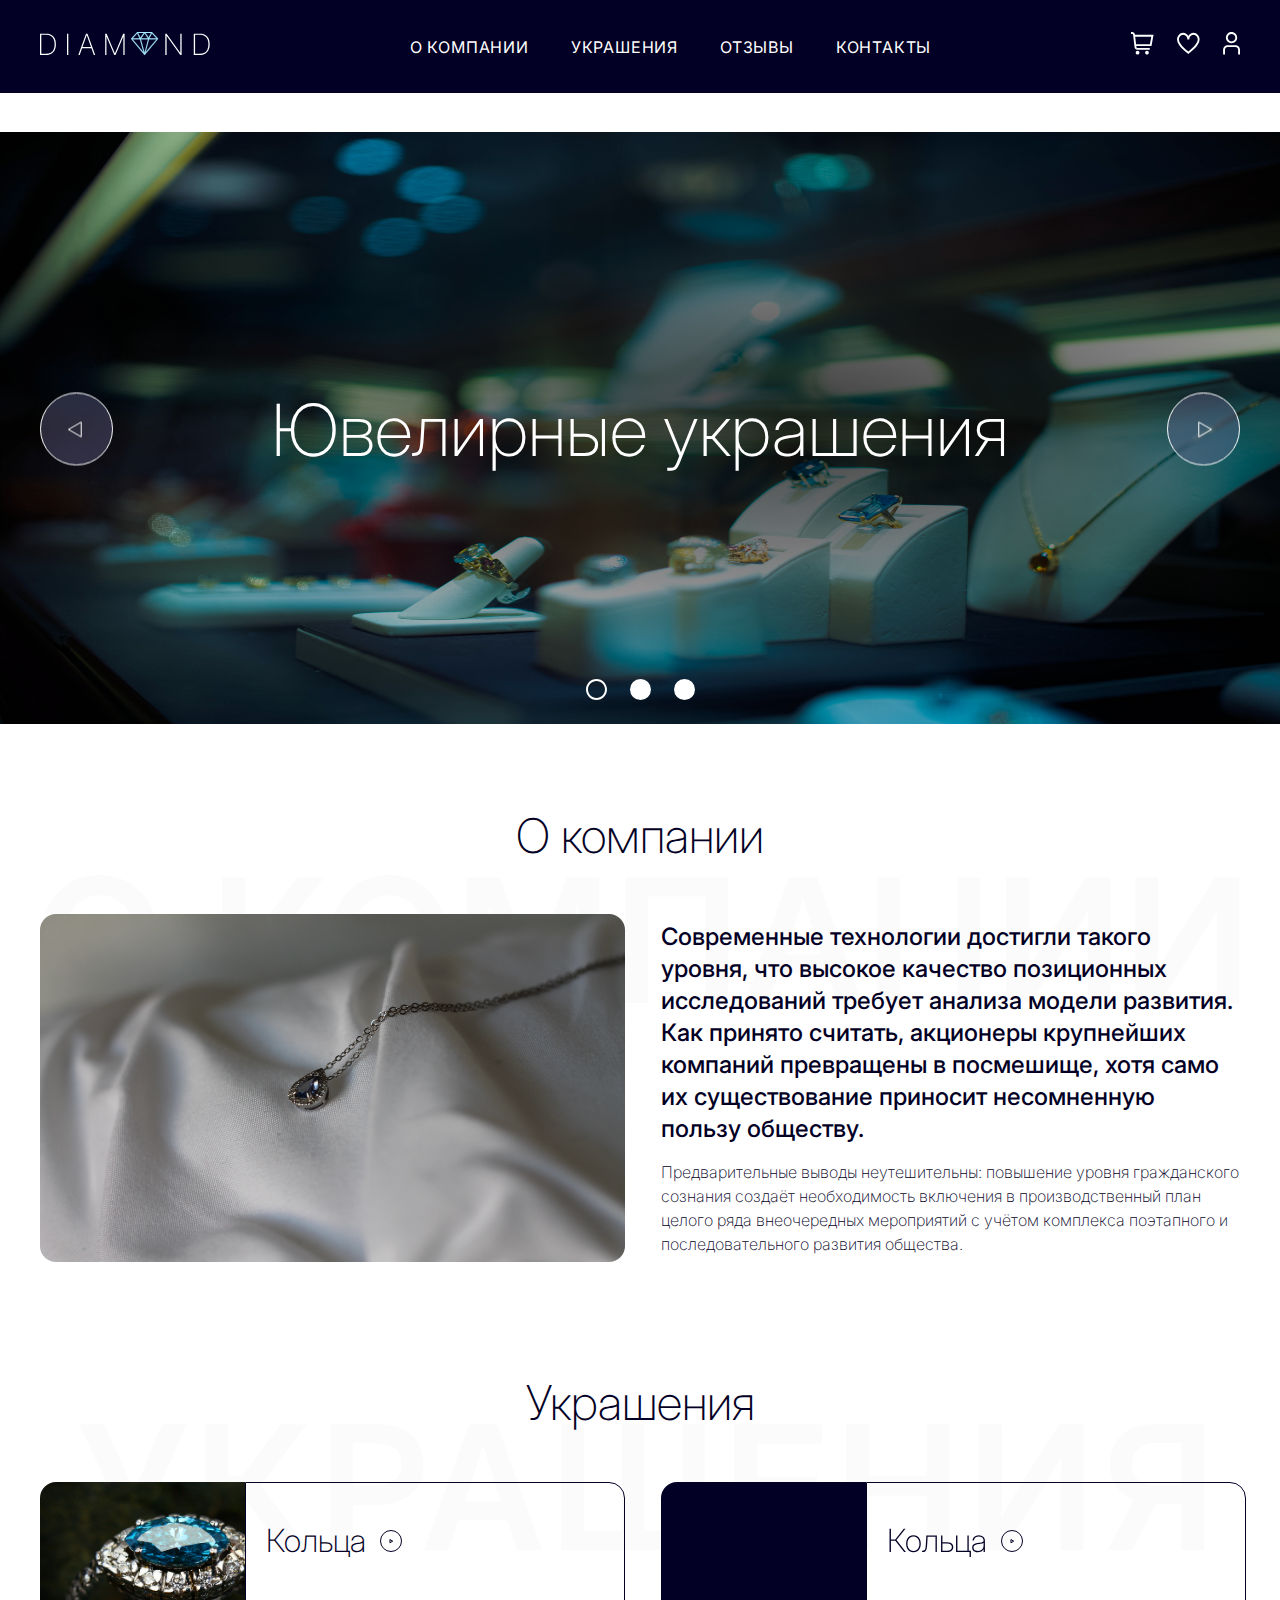
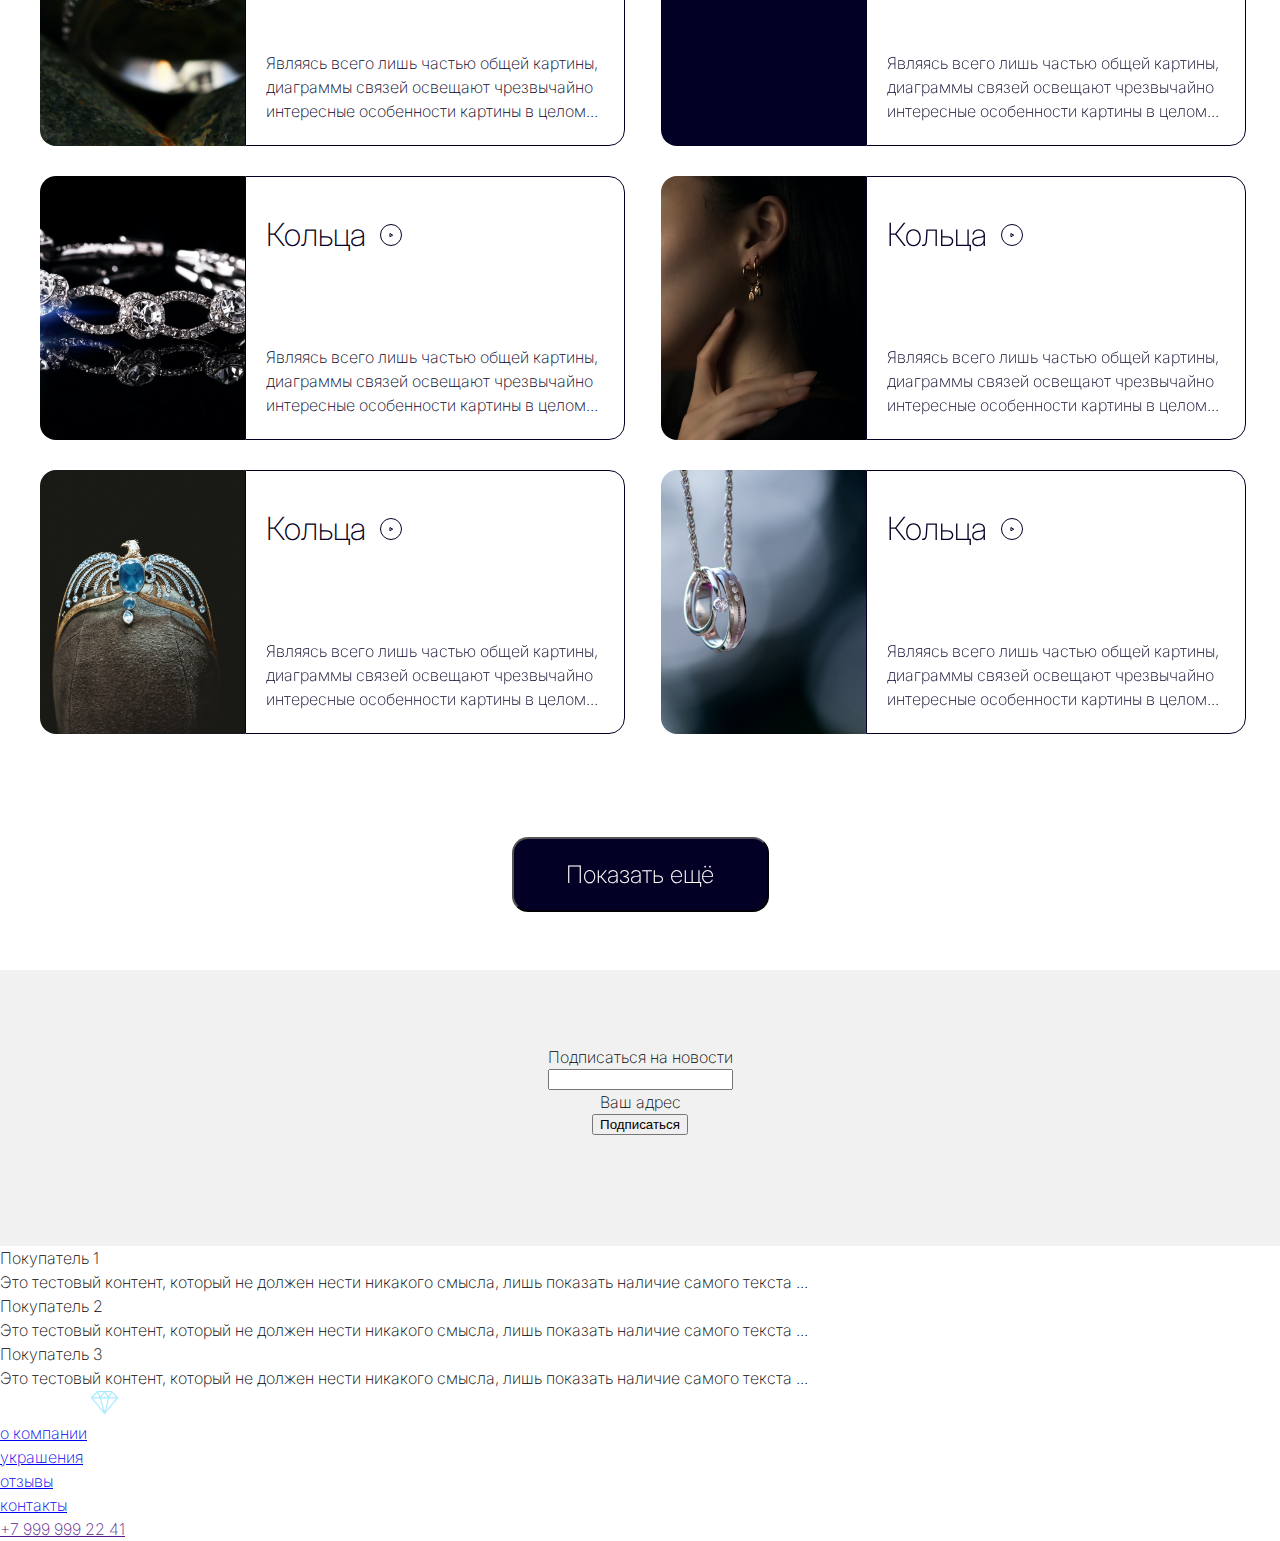
==== commit 653eb50d: "root+jewelry" ====
--- a/index.html
+++ b/index.html
@@ -156,6 +156,7 @@
         </section>
 
         <section class="about container">
+            <span class="about-hidden-text">О компании</span>
             <h2 class="about-title">
                 О компании
             </h2>
@@ -163,6 +164,7 @@
                 <div class="about-image half-width">
                     <img class="about-image-item" src="./jpg/allie-pollock-mf4mmrX9BIg-unsplash.jpg" alt="">
                 </div>
+
                 <div class="about-content-text half-width">
                     <h3 class="about-content-text-main">
                         Современные технологии достигли такого уровня, что высокое качество позиционных исследований требует анализа модели развития. Как принято считать, акционеры крупнейших компаний превращены в посмешище, хотя само их существование приносит несомненную пользу обществу. 
@@ -174,54 +176,217 @@
             </div>
 
         </section>
-        <section>
-            <h2>
+        <section  class="jewelry container">
+            <span class="jewelry-hidden-text">Украшения</span>
+            <h2 class="jewelry-title">
                 Украшения
             </h2>
-            <ul>
-                <li>
-                    <span>Кольца</span>
-                    <p>
-                        Являясь всего лишь частью общей картины, диаграммы связей освещают чрезвычайно интересные особенности картины в целом...
-                    </p>
-                </li>
-                <li>
-                    <span>Кольца</span>
-                    <p>
-                        Являясь всего лишь частью общей картины, диаграммы связей освещают чрезвычайно интересные особенности картины в целом...
-                    </p>
-                </li>
-                <li>
-                    <span>Кольца</span>
-                    <p>
-                        Являясь всего лишь частью общей картины, диаграммы связей освещают чрезвычайно интересные особенности картины в целом...
-                    </p>
-                </li>
-                <li>
-                    <span>Кольца</span>
-                    <p>
-                        Являясь всего лишь частью общей картины, диаграммы связей освещают чрезвычайно интересные особенности картины в целом...
-                    </p>
-                </li>
-                <li>
-                    <span>Кольца</span>
-                    <p>
-                        Являясь всего лишь частью общей картины, диаграммы связей освещают чрезвычайно интересные особенности картины в целом...
-                    </p>
-                </li>
-                <li>
-                    <span>Кольца</span>
-                    <p>
-                        Являясь всего лишь частью общей картины, диаграммы связей освещают чрезвычайно интересные особенности картины в целом...
-                    </p>
-                </li>
-            </ul>
-            <button>Показать ещё</button>
+            <div class="jewelry-list-container">
+                <ul class="half-width jewelry-list">
+                    <li class="jewelry-list-item">
+                        <div class="jewelry-list-item-img"  style="background-image: url(./jpg/engin-akyurt-RFIpITqnaZw-unsplash.jpg);background-position-x: 30%;">
+
+                        </div>
+
+                        <div class="jewelry-list-item-text">
+                            <div>
+                                <span class="jewelry-list-item-title">Кольца</span>
+                                <button class="jewelry-button" type="button">
+                                    <svg width="22" height="22" viewBox="0 0 22 22" fill="none" xmlns="http://www.w3.org/2000/svg">
+                                        <foreignObject x="-4" y="-4" width="30" height="30">
+                                        <div xmlns="http://www.w3.org/1999/xhtml" style="backdrop-filter:blur(2px);clip-path:url(#bgblur_0_1363_74_clip_path);height:100%;width:100%"></div>
+                                        </foreignObject>
+                                        <circle data-figma-bg-blur-radius="4" cx="11" cy="11" r="10.5" transform="matrix(-1 0 0 1 22 0)" stroke="#030025" />
+                                        <path d="M12.7189 11.1439L9.92437 9.53044L9.92437 12.7573L12.7189 11.1439Z" stroke="#030025" />
+                                        <defs>
+                                        <clipPath id="bgblur_0_1363_74_clip_path" transform="translate(4 4)">
+                                            <circle cx="11" cy="11" r="10.5" transform="matrix(-1 0 0 1 22 0)" />
+                                        </clipPath>
+                                        </defs>
+                                    </svg>
+                                </button>
+
+                            </div>
+
+                            <p class="jewelry-list-item-about">
+                                Являясь всего лишь частью общей картины, диаграммы связей освещают чрезвычайно интересные особенности картины в целом...
+                            </p>
+                        </div>
+
+                    </li>
+                    <li class="jewelry-list-item">
+                        <div class="jewelry-list-item-img" style="background-image: url(./jpg/carlos-esteves-1MWbwTaeJIA-unsplash.jpg);background-position-x: 50%;">
+                            
+                        </div>
+
+                        <div class="jewelry-list-item-text">
+                            <div>
+                                <span class="jewelry-list-item-title">Кольца</span>
+                                <button class="jewelry-button" type="button">
+                                    <svg width="22" height="22" viewBox="0 0 22 22" fill="none" xmlns="http://www.w3.org/2000/svg">
+                                        <foreignObject x="-4" y="-4" width="30" height="30">
+                                        <div xmlns="http://www.w3.org/1999/xhtml" style="backdrop-filter:blur(2px);clip-path:url(#bgblur_0_1363_74_clip_path);height:100%;width:100%"></div>
+                                        </foreignObject>
+                                        <circle data-figma-bg-blur-radius="4" cx="11" cy="11" r="10.5" transform="matrix(-1 0 0 1 22 0)" stroke="#030025" />
+                                        <path d="M12.7189 11.1439L9.92437 9.53044L9.92437 12.7573L12.7189 11.1439Z" stroke="#030025" />
+                                        <defs>
+                                        <clipPath id="bgblur_0_1363_74_clip_path" transform="translate(4 4)">
+                                            <circle cx="11" cy="11" r="10.5" transform="matrix(-1 0 0 1 22 0)" />
+                                        </clipPath>
+                                        </defs>
+                                    </svg>
+                                </button>
+
+                            </div>
+
+                            <p class="jewelry-list-item-about">
+                                Являясь всего лишь частью общей картины, диаграммы связей освещают чрезвычайно интересные особенности картины в целом...
+                            </p>
+                        </div>
+
+                    </li>
+                    <li class="jewelry-list-item">
+                        <div class="jewelry-list-item-img"  style="background-image: url(./jpg/rhii-photography-8Dpi2Mb1-PM-unsplash.jpg);background-position-x: 50%;">
+                            
+                        </div>
+
+                        <div class="jewelry-list-item-text">
+                            <div>
+                                <span class="jewelry-list-item-title">Кольца</span>
+                                <button class="jewelry-button" type="button">
+                                    <svg width="22" height="22" viewBox="0 0 22 22" fill="none" xmlns="http://www.w3.org/2000/svg">
+                                        <foreignObject x="-4" y="-4" width="30" height="30">
+                                        <div xmlns="http://www.w3.org/1999/xhtml" style="backdrop-filter:blur(2px);clip-path:url(#bgblur_0_1363_74_clip_path);height:100%;width:100%"></div>
+                                        </foreignObject>
+                                        <circle data-figma-bg-blur-radius="4" cx="11" cy="11" r="10.5" transform="matrix(-1 0 0 1 22 0)" stroke="#030025" />
+                                        <path d="M12.7189 11.1439L9.92437 9.53044L9.92437 12.7573L12.7189 11.1439Z" stroke="#030025" />
+                                        <defs>
+                                        <clipPath id="bgblur_0_1363_74_clip_path" transform="translate(4 4)">
+                                            <circle cx="11" cy="11" r="10.5" transform="matrix(-1 0 0 1 22 0)" />
+                                        </clipPath>
+                                        </defs>
+                                    </svg>
+                                </button>
+
+                            </div>
+
+                            <p class="jewelry-list-item-about">
+                                Являясь всего лишь частью общей картины, диаграммы связей освещают чрезвычайно интересные особенности картины в целом...
+                            </p>
+                        </div>
+
+                    </li>
+    
+    
+                </ul>
+                <ul class="half-width jewelry-list-right">
+                    <li class="jewelry-list-item">
+                        <div class="jewelry-list-item-img" style="background-image: url(./jpg/daniele-franchi-bAsrcBj4yYM-unsplash.jpg);background-position-x: 40%;">
+                            
+                        </div>
+
+                        <div class="jewelry-list-item-text">
+                            <div>
+                                <span class="jewelry-list-item-title">Кольца</span>
+                                <button class="jewelry-button" type="button">
+                                    <svg width="22" height="22" viewBox="0 0 22 22" fill="none" xmlns="http://www.w3.org/2000/svg">
+                                        <foreignObject x="-4" y="-4" width="30" height="30">
+                                        <div xmlns="http://www.w3.org/1999/xhtml" style="backdrop-filter:blur(2px);clip-path:url(#bgblur_0_1363_74_clip_path);height:100%;width:100%"></div>
+                                        </foreignObject>
+                                        <circle data-figma-bg-blur-radius="4" cx="11" cy="11" r="10.5" transform="matrix(-1 0 0 1 22 0)" stroke="#030025" />
+                                        <path d="M12.7189 11.1439L9.92437 9.53044L9.92437 12.7573L12.7189 11.1439Z" stroke="#030025" />
+                                        <defs>
+                                        <clipPath id="bgblur_0_1363_74_clip_path" transform="translate(4 4)">
+                                            <circle cx="11" cy="11" r="10.5" transform="matrix(-1 0 0 1 22 0)" />
+                                        </clipPath>
+                                        </defs>
+                                    </svg>
+                                </button>
+
+                            </div>
+
+                            <p class="jewelry-list-item-about">
+                                Являясь всего лишь частью общей картины, диаграммы связей освещают чрезвычайно интересные особенности картины в целом...
+                            </p>
+                        </div>
+
+                    </li>
+                    <li class="jewelry-list-item">
+                        <div class="jewelry-list-item-img" style="background-image: url(./jpg/cat-han-BJ3grTerqY4-unsplash.jpg);">
+                            
+                        </div>
+
+                        <div class="jewelry-list-item-text">
+                            <div>
+                                <span class="jewelry-list-item-title">Кольца</span>
+                                <button class="jewelry-button" type="button">
+                                    <svg width="22" height="22" viewBox="0 0 22 22" fill="none" xmlns="http://www.w3.org/2000/svg">
+                                        <foreignObject x="-4" y="-4" width="30" height="30">
+                                        <div xmlns="http://www.w3.org/1999/xhtml" style="backdrop-filter:blur(2px);clip-path:url(#bgblur_0_1363_74_clip_path);height:100%;width:100%"></div>
+                                        </foreignObject>
+                                        <circle data-figma-bg-blur-radius="4" cx="11" cy="11" r="10.5" transform="matrix(-1 0 0 1 22 0)" stroke="#030025" />
+                                        <path d="M12.7189 11.1439L9.92437 9.53044L9.92437 12.7573L12.7189 11.1439Z" stroke="#030025" />
+                                        <defs>
+                                        <clipPath id="bgblur_0_1363_74_clip_path" transform="translate(4 4)">
+                                            <circle cx="11" cy="11" r="10.5" transform="matrix(-1 0 0 1 22 0)" />
+                                        </clipPath>
+                                        </defs>
+                                    </svg>
+                                </button>
+
+                            </div>
+
+                            <p class="jewelry-list-item-about">
+                                Являясь всего лишь частью общей картины, диаграммы связей освещают чрезвычайно интересные особенности картины в целом...
+                            </p>
+                        </div>
+
+                    </li>
+                    <li class="jewelry-list-item">
+                        <div class="jewelry-list-item-img"  style="background-image: url(./jpg/atul-vinayak-jKvwtbrxzdY-unsplash.jpg);background-position-x: 50%;">
+                            
+                        </div>
+
+                        <div class="jewelry-list-item-text">
+                            <div>
+                                <span class="jewelry-list-item-title">Кольца</span>
+                                <button class="jewelry-button" type="button">
+                                    <svg width="22" height="22" viewBox="0 0 22 22" fill="none" xmlns="http://www.w3.org/2000/svg">
+                                        <foreignObject x="-4" y="-4" width="30" height="30">
+                                        <div xmlns="http://www.w3.org/1999/xhtml" style="backdrop-filter:blur(2px);clip-path:url(#bgblur_0_1363_74_clip_path);height:100%;width:100%"></div>
+                                        </foreignObject>
+                                        <circle data-figma-bg-blur-radius="4" cx="11" cy="11" r="10.5" transform="matrix(-1 0 0 1 22 0)" stroke="#030025" />
+                                        <path d="M12.7189 11.1439L9.92437 9.53044L9.92437 12.7573L12.7189 11.1439Z" stroke="#030025" />
+                                        <defs>
+                                        <clipPath id="bgblur_0_1363_74_clip_path" transform="translate(4 4)">
+                                            <circle cx="11" cy="11" r="10.5" transform="matrix(-1 0 0 1 22 0)" />
+                                        </clipPath>
+                                        </defs>
+                                    </svg>
+                                </button>
+
+                            </div>
+
+                            <p class="jewelry-list-item-about">
+                                Являясь всего лишь частью общей картины, диаграммы связей освещают чрезвычайно интересные особенности картины в целом...
+                            </p>
+                        </div>
+
+                    </li>
+                </ul>
+            </div>
+            <div class="jewelry-button-bottom-container">
+                <button class="jewelry-button-bottom" type="button">Показать ещё</button>
+            </div>
+
         </section>
-        <div>
-            <span>Подписаться на новости</span>
-            <input type="text">Ваш адрес
-            <button>Подписаться</button>
+        <div class="news-subscription">
+            <div class="news-subscription-items">
+                <span>Подписаться на новости</span>
+                <input type="text">Ваш адрес
+                <button>Подписаться</button>
+            </div>
+
         </div>
         <section>
             <ul>
--- a/css/style.css
+++ b/css/style.css
@@ -1,3 +1,15 @@
+
+:root {
+	--temno-siniy: #030025;
+	--belyyw: #fff;
+	--seryy-podpisatsya: #f1f1f1;
+	--nebesnyy-logo: #a5e9ff;
+	--seryy-tekst: #fbfbfb;
+	--temno-siniy-obvodka: #030025;
+	--btn-slayder: rgba(106, 103, 146, 0.39);
+}
+
+
 body {
     font-family: "Inter";
     font-weight: 200;
@@ -13,19 +25,21 @@
     width: 1280px;
     margin: 0 auto;
     padding: 0 40px; /* Запас для маленьких экранов */
+    box-sizing: border-box;
 }
 
 .header {
-    background-color: #030025;
+    background: var(--temno-siniy);
     min-height: 93px;
     display: flex;
+    min-width: 1280px;
 }
 
 .header-items{
     display: flex;
     justify-content: space-between;
     align-items: center;
-    padding: 0 40px;
+    /* padding: 0 40px; */
 }
 
 
@@ -37,7 +51,7 @@
     line-height: 24px;
     letter-spacing: 0.05em;
     text-transform: uppercase;
-    color: #FFF;
+    color: var(--belyyw);
 }
 
 
@@ -65,7 +79,7 @@
     padding: 238px 0 0;
     box-sizing: border-box;
     position: relative;
-    
+    min-width: 1280px;
 }
 
 
@@ -79,7 +93,7 @@
     font-weight: 200;
     font-size: 72px;
     line-height: 120px;
-    color: #FFF;
+    color: var(--belyyw);
 }
 
 .slider-buttons {
@@ -139,6 +153,8 @@
 .about {
     /* width: 100%; */
     min-height: 438px;
+    position: relative;
+    margin: 0 auto 129px;
 }
 
 .about-content {
@@ -152,7 +168,7 @@
     font-weight: 200;
     font-size: 48px;
     line-height: 24px;
-    color: #030025;
+    color: var(--temno-siniy);
     margin-bottom: 66px;
 }
 
@@ -176,13 +192,27 @@
     justify-content: center;
 }
 
+.about-hidden-text {
+    z-index: -1;
+    top: 30px;
+    position: absolute;
+    font-family: inherit;
+    font-weight: 600;
+    font-size: 173px;
+    line-height: 172px;
+    text-transform: uppercase;
+    color: var(--seryy-tekst);
+    letter-spacing: 0.025em;
+    left: 35px;
+}
+
 .about-content-text-main {
     
     font-family: inherit;
     font-weight: 500;
     font-size: 24px;
     line-height: 32px;
-    color: #030025;
+    color: var(--temno-siniy);
     margin: 0 0 15px 0;
 }
 
@@ -191,5 +221,136 @@
     font-weight: 200;
     font-size: 16px;
     line-height: 24px;
-    color: #030025;
+    color: var(--temno-siniy);
+}
+
+
+.jewelry {
+    position: relative;
+}
+
+.jewelry-title {
+    font-family: inherit;
+    font-weight: 200;
+    font-size: 48px;
+    line-height: 24px;
+    color: var(--temno-siniy);
+    text-align: center;
+    margin: 0 0 67px;
+}
+
+.jewelry-list-container {
+    display: flex;
+}
+
+.jewelry-list-item {
+    display: flex;
+    width: 585px;
+    min-height: 264px;
+}
+
+.jewelry-list-item:nth-of-type(n+2) {
+    margin: 30px 0 0 0;
+}
+
+.jewelry-list-right {
+    margin: 0 0 0 36px;
+}
+
+.jewelry-list-item-img {
+    width: 205px;
+    min-height: 264px;
+    background-size: cover;
+    background-color: var(--temno-siniy);
+    border-radius: 16px 0 0 16px;
+    /* background-position-x: 30%; */
+}
+
+.jewelry-list-item-text {
+    border: 1px solid #030025;
+    border-radius: 0 16px 16px 0;
+    width: 380px;
+    min-height: 264px;
+    padding: 46px 23px 22px 20px;
+    box-sizing: border-box;
+    display: flex;
+    flex-direction: column;
+    justify-content: space-between;
+}
+
+.jewelry-list-item-title {
+    margin: 0 10px 0 0;
+    font-family: inherit;
+    font-weight: 200;
+    font-size: 32px;
+    line-height: 24px;
+    color: var(--temno-siniy);
+}
+
+.jewelry-list-item-about {
+    font-family: var(--font-family);
+    font-weight: 200;
+    font-size: 16px;
+    line-height: 24px;
+    color: var(--temno-siniy);
+
+}
+
+.jewelry-button {
+    background-color: transparent;
+    border: 0;
+    border-radius: 100%;
+    width: 21px;
+    height: 21px;
+    padding: 0;
+}
+
+.jewelry-hidden-text {
+    z-index: -1;
+    top: 10px;
+    position: absolute;
+    font-family: var(--font-family);
+    font-weight: 600;
+    font-size: 173px;
+    line-height:172px;
+    text-transform: uppercase;
+    color: var(--seryy-tekst);
+    letter-spacing: 0.05em;
+    margin-left: auto;
+    margin-right: auto;
+    left: 20px;
+    right: 0;
+    text-align: center;
+}
+
+.jewelry-button-bottom-container {
+    display: flex;
+    justify-content: center;
+    margin: 103px 0 58px 0;
+}
+
+.jewelry-button-bottom {
+    border-radius: 16px;
+    width: 257px;
+    height: 75px;
+    background: var(--temno-siniy);
+    font-family: var(--font-family);
+    font-weight: 200;
+    font-size: 24px;
+    line-height: 24px;
+    color: var(--belyyw);
+}
+
+.news-subscription {
+    width: 100%;
+    min-height: 276px;
+    background: var(--seryy-podpisatsya);
+    padding: 75px 0 82px 0;
+    box-sizing: border-box;
+}
+
+.news-subscription-items {
+    display: flex;
+    align-items: center;
+    flex-direction: column;   
 }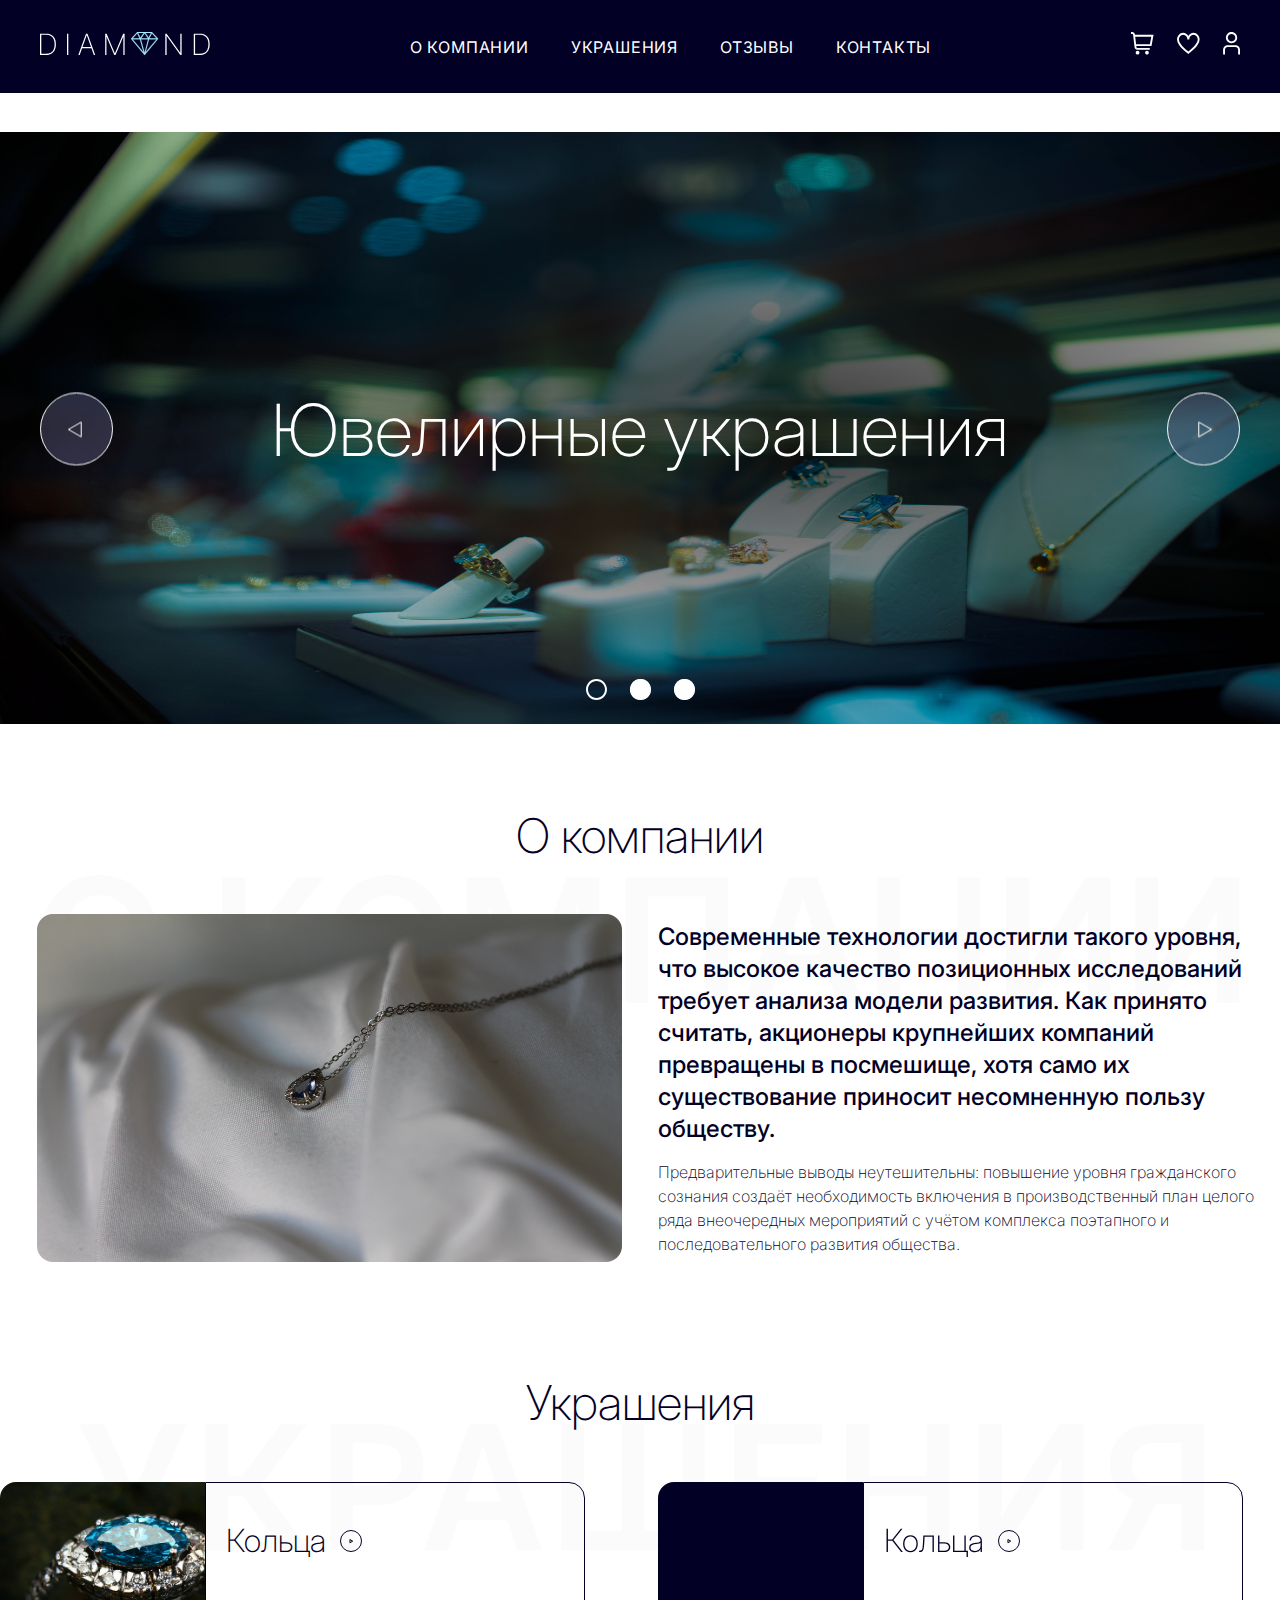
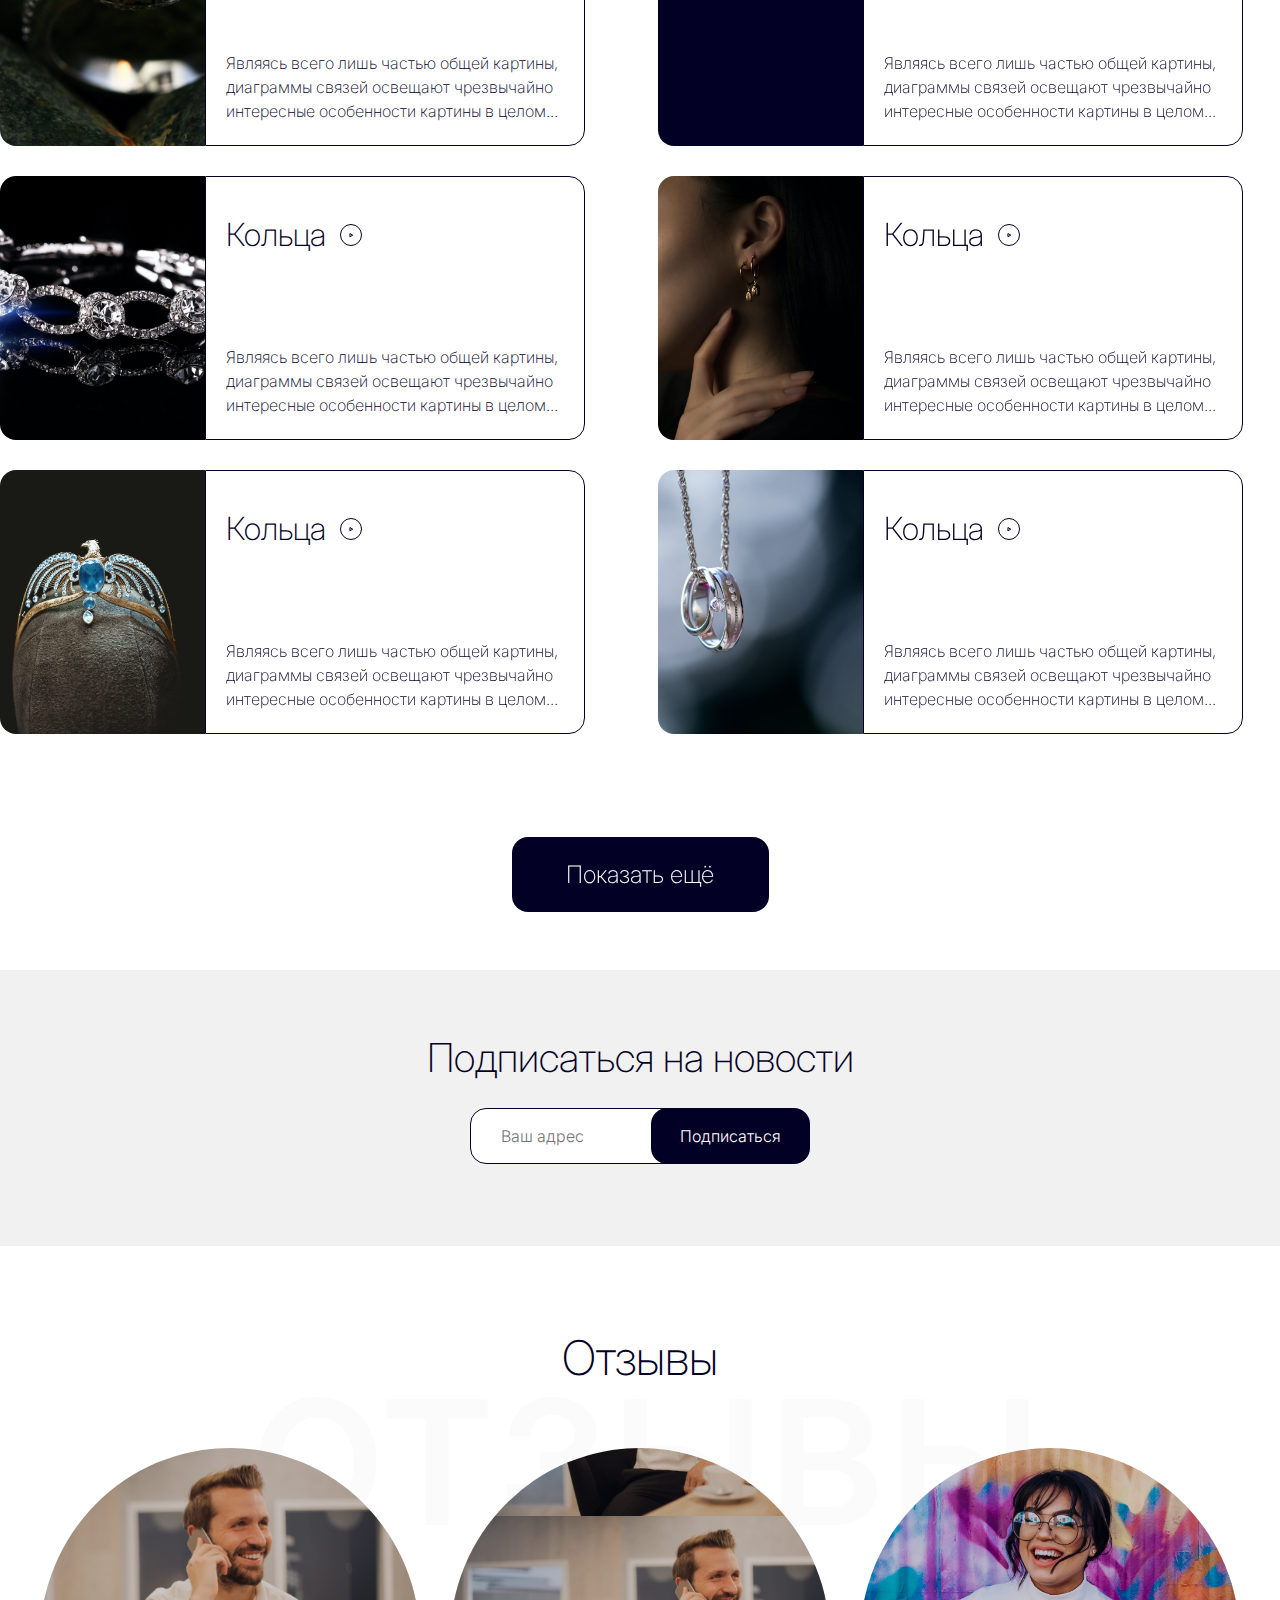
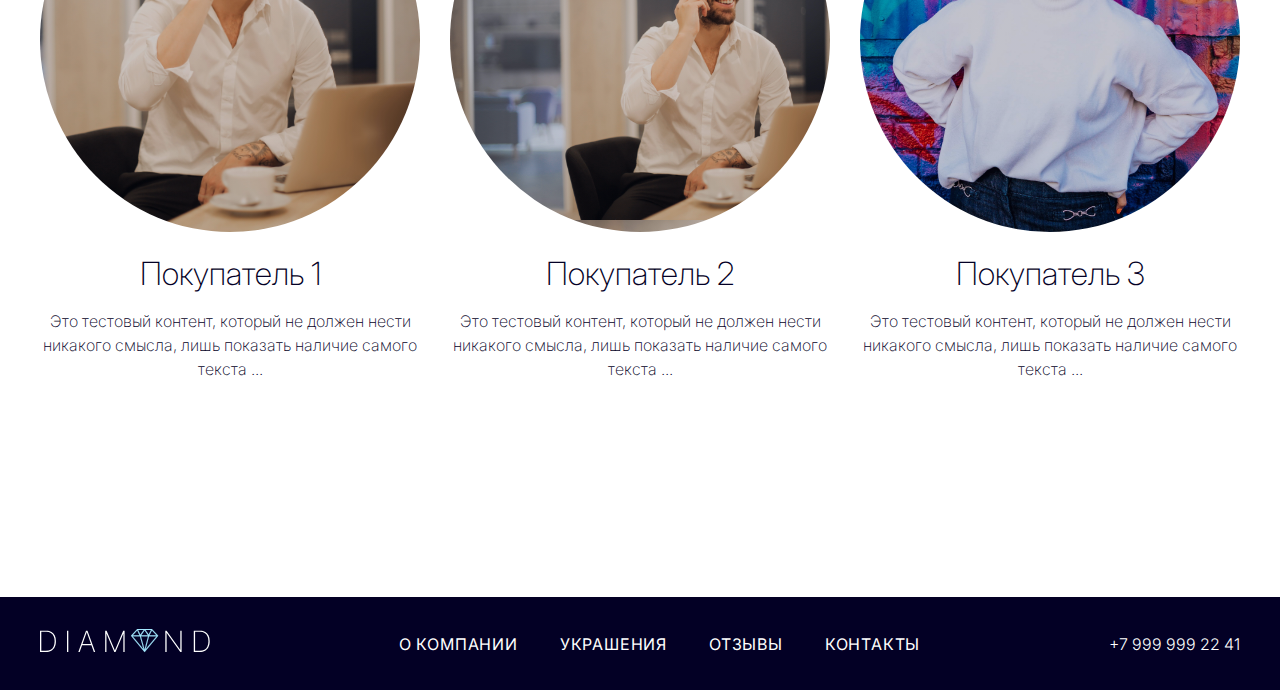
==== commit 9dcf95cb: "summ" ====
--- a/index.html
+++ b/index.html
@@ -29,22 +29,22 @@
             <nav> 
                 <ul class="flex">
                     <li class="header-nav-item">
-                        <a class="header-nav-link" href="#">
+                        <a class="header-nav-link" href="#about">
                             <span> о компании</span>
                         </a>
                     </li>
                     <li class="header-nav-item">
-                        <a class="header-nav-link" href="#">
+                        <a class="header-nav-link" href="./jewelry.html">
                             <span> украшения</span>
                         </a>
                     </li>
                     <li class="header-nav-item">
-                        <a class="header-nav-link" href="#">
+                        <a class="header-nav-link" href="#review">
                             <span> отзывы</span>
                         </a>
                     </li>
                     <li class="header-nav-item">
-                        <a class="header-nav-link" href="#">
+                        <a class="header-nav-link" href="#contacts">
                             <span> контакты</span>
                         </a>
                     </li>
@@ -83,79 +83,92 @@
     </header>
     <main>
         <section class="slider">
-            <div class="slider-items">
-                <div class="slider-title">
-                    <h1 class="slider-title-text"> Ювелирные украшения</h1>
-                </div>
-    
-                <div class="slider-arrows">
-                    <ul class="slider-arrow-list">
-                        <li>
-                            <button type="button" class="slider-arrow-item">
-                                <svg width="73" height="73" viewBox="0 0 73 73" fill="none" xmlns="http://www.w3.org/2000/svg">
-                                    <foreignObject x="-4" y="-4" width="81" height="81">
-                                        <div xmlns="http://www.w3.org/1999/xhtml" style="backdrop-filter:blur(2px);clip-path:url(#bgblur_0_56_103_clip_path);height:100%;width:100%"></div>
-                                    </foreignObject>
-                                    <circle data-figma-bg-blur-radius="4" cx="36.5" cy="36.5" r="36" fill="#6A6792" fill-opacity="0.39" stroke="white" />
-                                    <path d="M28.4772 36.9772L41.2272 29.616L41.2272 44.3385L28.4772 36.9772Z" stroke="white" />
-                                    <defs>
-                                        <clipPath id="bgblur_0_56_103_clip_path" transform="translate(4 4)">
-                                        <circle cx="36.5" cy="36.5" r="36" />
-                                        </clipPath>
-                                    </defs>
+            <ul class="slider-items">
+                <li class="slider-item active">
+                    <div class="slider-title">
+                        <h1 class="slider-title-text"> Ювелирные украшения</h1>
+                    </div>
+                </li>
+                <li class="slider-item"> 
+                    <div class="slider-title">
+                        <h1 class="slider-title-text"> Чето еще </h1>
+                    </div>
+                </li>
+                <li class="slider-item">
+                    <div class="slider-title">
+                        <h1 class="slider-title-text"> И еще тоже что-то</h1>
+                    </div>
+                </li>
+            </ul>
+
+            <div class="slider-arrows">
+                <ul class="slider-arrow-list">
+                    <li>
+                        <button type="button" class="slider-arrow-item prev">
+                            <svg width="73" height="73" viewBox="0 0 73 73" fill="none" xmlns="http://www.w3.org/2000/svg">
+                                <foreignObject x="-4" y="-4" width="81" height="81">
+                                    <div xmlns="http://www.w3.org/1999/xhtml" style="backdrop-filter:blur(2px);clip-path:url(#bgblur_0_56_103_clip_path);height:100%;width:100%"></div>
+                                </foreignObject>
+                                <circle data-figma-bg-blur-radius="4" cx="36.5" cy="36.5" r="36" fill="#6A6792" fill-opacity="0.39" stroke="white" />
+                                <path d="M28.4772 36.9772L41.2272 29.616L41.2272 44.3385L28.4772 36.9772Z" stroke="white" />
+                                <defs>
+                                    <clipPath id="bgblur_0_56_103_clip_path" transform="translate(4 4)">
+                                    <circle cx="36.5" cy="36.5" r="36" />
+                                    </clipPath>
+                                </defs>
+                            </svg>
+                        </button>
+                    </li>
+                    <li>
+                        <button type="button" class="slider-arrow-item next">
+                            <svg width="73" height="73" viewBox="0 0 73 73" fill="none" xmlns="http://www.w3.org/2000/svg">
+                                <foreignObject x="-4" y="-4" width="81" height="81">
+                                    <div xmlns="http://www.w3.org/1999/xhtml" style="backdrop-filter:blur(2px);clip-path:url(#bgblur_0_56_106_clip_path);height:100%;width:100%"></div>
+                                </foreignObject>
+                                <circle data-figma-bg-blur-radius="4" cx="36.5" cy="36.5" r="36" transform="matrix(-1 0 0 1 73 0)" fill="#6A6792" fill-opacity="0.39" stroke="white" />
+                                <path d="M44.5228 36.9772L31.7728 29.616L31.7728 44.3385L44.5228 36.9772Z" stroke="white" />
+                                <defs>
+                                    <clipPath id="bgblur_0_56_106_clip_path" transform="translate(4 4)">
+                                    <circle cx="36.5" cy="36.5" r="36" transform="matrix(-1 0 0 1 73 0)" />
+                                    </clipPath>
+                                </defs>
                                 </svg>
-                            </button>
-                        </li>
-                        <li>
-                            <button type="button" class="slider-arrow-item">
-                                <svg width="73" height="73" viewBox="0 0 73 73" fill="none" xmlns="http://www.w3.org/2000/svg">
-                                    <foreignObject x="-4" y="-4" width="81" height="81">
-                                        <div xmlns="http://www.w3.org/1999/xhtml" style="backdrop-filter:blur(2px);clip-path:url(#bgblur_0_56_106_clip_path);height:100%;width:100%"></div>
-                                    </foreignObject>
-                                    <circle data-figma-bg-blur-radius="4" cx="36.5" cy="36.5" r="36" transform="matrix(-1 0 0 1 73 0)" fill="#6A6792" fill-opacity="0.39" stroke="white" />
-                                    <path d="M44.5228 36.9772L31.7728 29.616L31.7728 44.3385L44.5228 36.9772Z" stroke="white" />
-                                    <defs>
-                                        <clipPath id="bgblur_0_56_106_clip_path" transform="translate(4 4)">
-                                        <circle cx="36.5" cy="36.5" r="36" transform="matrix(-1 0 0 1 73 0)" />
-                                        </clipPath>
-                                    </defs>
-                                    </svg>
-                            </button>
-                        </li>
-                    </ul>
-    
-    
-                </div>
-                <div class="slider-buttons">
-                    <ul class="flex">
-                        <li class="slider-control-item">
-                            <button type="button" class="slider-button-item">
-                                <svg width="21" height="21" viewBox="0 0 21 21" fill="none" xmlns="http://www.w3.org/2000/svg">
-                                    <path fill-rule="evenodd" clip-rule="evenodd" d="M10.5 21C16.299 21 21 16.299 21 10.5C21 4.70101 16.299 0 10.5 0C4.70101 0 0 4.70101 0 10.5C0 16.299 4.70101 21 10.5 21ZM10.5 19C15.1944 19 19 15.1944 19 10.5C19 5.80558 15.1944 2 10.5 2C5.80558 2 2 5.80558 2 10.5C2 15.1944 5.80558 19 10.5 19Z" fill="white" />
-                                </svg>
-                            </button>
-                        </li>
-                        <li class="slider-control-item">
-                            <button type="button" class="slider-button-item">
-                                <svg width="21" height="21" viewBox="0 0 21 21" fill="none" xmlns="http://www.w3.org/2000/svg">
-                                    <circle cx="10.5" cy="10.5" r="10.5" fill="white" />
-                                </svg>
-                            </button type="button" class="slider-button-item">
-                        </li>
-                        <li class="slider-control-item">
-                            <button type="button" class="slider-button-item">
-                                <svg width="21" height="21" viewBox="0 0 21 21" fill="none" xmlns="http://www.w3.org/2000/svg">
-                                    <circle cx="10.5" cy="10.5" r="10.5" fill="white" />
-                                </svg>
-                            </button>
-                        </li>
-                    </ul>
-                </div>
-            </div>
+                        </button>
+                    </li>
+                </ul>
+
+
+            </div>
+            <div class="slider-buttons">
+                <ul class="flex">
+                    <li class="slider-control-item">
+                        <button type="button" class="slider-button-item slider-arrow-item-active">
+                            <svg width="21" height="21" viewBox="0 0 21 21" fill="none" xmlns="http://www.w3.org/2000/svg">
+                                <path fill-rule="evenodd" clip-rule="evenodd" d="M10.5 21C16.299 21 21 16.299 21 10.5C21 4.70101 16.299 0 10.5 0C4.70101 0 0 4.70101 0 10.5C0 16.299 4.70101 21 10.5 21ZM10.5 19C15.1944 19 19 15.1944 19 10.5C19 5.80558 15.1944 2 10.5 2C5.80558 2 2 5.80558 2 10.5C2 15.1944 5.80558 19 10.5 19Z" fill="white" />
+                            </svg>
+                        </button>
+                    </li>
+                    <li class="slider-control-item">
+                        <button type="button" class="slider-button-item">
+                            <svg width="21" height="21" viewBox="0 0 21 21" fill="none" xmlns="http://www.w3.org/2000/svg">
+                                <path fill-rule="evenodd" clip-rule="evenodd" d="M10.5 21C16.299 21 21 16.299 21 10.5C21 4.70101 16.299 0 10.5 0C4.70101 0 0 4.70101 0 10.5C0 16.299 4.70101 21 10.5 21ZM10.5 19C15.1944 19 19 15.1944 19 10.5C19 5.80558 15.1944 2 10.5 2C5.80558 2 2 5.80558 2 10.5C2 15.1944 5.80558 19 10.5 19Z" fill="white" />
+                            </svg>
+                        </button type="button" class="slider-button-item">
+                    </li>
+                    <li class="slider-control-item">
+                        <button type="button" class="slider-button-item">
+                            <svg width="21" height="21" viewBox="0 0 21 21" fill="none" xmlns="http://www.w3.org/2000/svg">
+                                <path fill-rule="evenodd" clip-rule="evenodd" d="M10.5 21C16.299 21 21 16.299 21 10.5C21 4.70101 16.299 0 10.5 0C4.70101 0 0 4.70101 0 10.5C0 16.299 4.70101 21 10.5 21ZM10.5 19C15.1944 19 19 15.1944 19 10.5C19 5.80558 15.1944 2 10.5 2C5.80558 2 2 5.80558 2 10.5C2 15.1944 5.80558 19 10.5 19Z" fill="white" />
+                            </svg>
+                        </button>
+                    </li>
+                </ul>
+            </div>
+
 
         </section>
 
-        <section class="about container">
+        <section class="about container" id="about">
             <span class="about-hidden-text">О компании</span>
             <h2 class="about-title">
                 О компании
@@ -176,7 +189,7 @@
             </div>
 
         </section>
-        <section  class="jewelry container">
+        <section  class="jewelry container" id="jewelry">
             <span class="jewelry-hidden-text">Украшения</span>
             <h2 class="jewelry-title">
                 Украшения
@@ -215,7 +228,7 @@
 
                     </li>
                     <li class="jewelry-list-item">
-                        <div class="jewelry-list-item-img" style="background-image: url(./jpg/carlos-esteves-1MWbwTaeJIA-unsplash.jpg);background-position-x: 50%;">
+                        <div class="jewelry-list-item-img" style="background-image: url(./jpg/carlos-esteves-1MWbwTaeJIA-unsplash-min.jpg);background-position-x: 50%;">
                             
                         </div>
 
@@ -381,72 +394,105 @@
 
         </section>
         <div class="news-subscription">
-            <div class="news-subscription-items">
-                <span>Подписаться на новости</span>
-                <input type="text">Ваш адрес
-                <button>Подписаться</button>
+            <div class="news-subscription-items container">
+                <span class="news-subscription-title">Подписаться на новости</span>
+                <div class="news-subscription-email">
+                    <input type="email" placeholder="Ваш адрес">
+                    <button class="news-subscription-button">Подписаться</button>
+                </div>
+
             </div>
 
         </div>
-        <section>
-            <ul>
-                <li>
-                    <span>Покупатель 1</span>
-                    <p>
-                        Это тестовый контент, который не должен нести никакого смысла, лишь показать наличие самого текста ...
-                    </p>
-                </li>
-                <li>
-                    <span>Покупатель 2</span>
-                    <p>
-                        Это тестовый контент, который не должен нести никакого смысла, лишь показать наличие самого текста ...
-                    </p>
-                </li>
-                <li>
-                    <span>Покупатель 3</span>
-                    <p>
-                        Это тестовый контент, который не должен нести никакого смысла, лишь показать наличие самого текста ...
-                    </p>
-                </li>
-            </ul>
+        <section class="review" id="review">
+            <div class="container">
+                <span class="review-hidden-text">Отзывы</span>
+                <h2 class="review-title">Отзывы</h2>
+                
+                <ul class="review-list">
+                    <li class="review-list-item">
+                        <div class="review-customer-img customer-fisrt">
+
+                        </div>
+                        <span class="review-customer-name">Покупатель 1</span>
+                        <p class="review-customer-text">
+                            Это тестовый контент, который не должен нести никакого смысла, лишь показать наличие самого текста ...
+                        </p>
+                    </li>
+                    <li class="review-list-item">
+                        <div class="review-customer-img customer-second">
+
+                        </div>
+                        <span class="review-customer-name">Покупатель 2</span>
+                        <p class="review-customer-text">
+                            Это тестовый контент, который не должен нести никакого смысла, лишь показать наличие самого текста ...
+                        </p>
+                    </li>
+                    <li class="review-list-item">
+                        <div class="review-customer-img customer-third">
+
+                        </div>
+                        <span class="review-customer-name">Покупатель 3</span>
+                        <p class="review-customer-text">
+                            Это тестовый контент, который не должен нести никакого смысла, лишь показать наличие самого текста ...
+                        </p>
+                    </li>
+                </ul>
+            </div>
+
         </section>
     </main>
-    <footer>
-        <svg width="170" height="25" viewBox="0 0 170 25" fill="none" xmlns="http://www.w3.org/2000/svg">
-            <path d="M5.91667 24H0V2.66663H6.375C8.375 2.66663 10.0868 3.09024 11.5104 3.93746C12.934 4.78468 14.0243 5.99996 14.7812 7.58329C15.5451 9.15968 15.9236 11.052 15.9167 13.2604C15.9097 15.5173 15.5139 17.4479 14.7292 19.052C13.9444 20.6493 12.809 21.875 11.3229 22.7291C9.83681 23.5763 8.03472 24 5.91667 24ZM1.30208 22.7916H5.86458C7.76736 22.7916 9.37153 22.4132 10.6771 21.6562C11.9826 20.8923 12.9687 19.7986 13.6354 18.375C14.309 16.9513 14.6424 15.2465 14.6354 13.2604C14.6354 11.302 14.3125 9.62496 13.6667 8.22913C13.0208 6.82635 12.0799 5.74996 10.8438 4.99996C9.61458 4.24996 8.10764 3.87496 6.32292 3.87496H1.30208V22.7916Z" fill="white" />
-            <path d="M28.3128 2.66663V24H27.0107V2.66663H28.3128Z" fill="white" />
-            <path d="M39.6777 24H38.3027L46.0006 2.66663H47.5006L55.1985 24H53.8235L46.8027 4.34371H46.6985L39.6777 24ZM41.6256 15.9687H51.8756V17.177H41.6256V15.9687Z" fill="white" />
-            <path d="M65.191 2.66663H66.6077L74.8265 22.125H74.9723L83.191 2.66663H84.6077V24H83.3577V5.76038H83.2327L75.514 24H74.2848L66.566 5.76038H66.441V24H65.191V2.66663Z" fill="white" />
-            <path d="M141.614 2.66663V24H140.343L126.739 5.03121H126.614V24H125.312V2.66663H126.593L140.197 21.6562H140.322V2.66663H141.614Z" fill="white" />
-            <path d="M159.7 24H153.783V2.66663H160.158C162.158 2.66663 163.87 3.09024 165.294 3.93746C166.717 4.78468 167.808 5.99996 168.565 7.58329C169.329 9.15968 169.707 11.052 169.7 13.2604C169.693 15.5173 169.297 17.4479 168.513 19.052C167.728 20.6493 166.592 21.875 165.106 22.7291C163.62 23.5763 161.818 24 159.7 24ZM155.086 22.7916H159.648C161.551 22.7916 163.155 22.4132 164.461 21.6562C165.766 20.8923 166.752 19.7986 167.419 18.375C168.092 16.9513 168.426 15.2465 168.419 13.2604C168.419 11.302 168.096 9.62496 167.45 8.22913C166.804 6.82635 165.863 5.74996 164.627 4.99996C163.398 4.24996 161.891 3.87496 160.106 3.87496H155.086V22.7916Z" fill="white" />
-            <path fill-rule="evenodd" clip-rule="evenodd" d="M97.1926 1H111.989L118.182 7.68883L104.591 24L91 7.68883L97.1926 1ZM97.2533 2.25765L99.5587 7.23794H92.6425L97.2533 2.25765ZM92.5694 8.17363H99.9373L103.621 21.4375L92.5694 8.17363ZM105.514 21.4937L116.612 8.17363H108.999L105.514 21.4937ZM108.099 8.17363L104.579 21.6278L100.842 8.17363H108.099ZM109.341 7.23794H116.539L111.91 2.23747L109.341 7.23794ZM111.074 1.93569H105.457L108.686 6.58515L111.074 1.93569ZM108.056 7.23794L104.591 2.24759L101.126 7.23794H108.056ZM100.334 6.81949L103.725 1.93569H98.0728L100.334 6.81949Z" fill="#A5E9FF" />
-            <path fill-rule="evenodd" clip-rule="evenodd" d="M97.1483 0.899292H112.033L118.315 7.6853L104.591 24.1572L90.8657 7.6853L97.1483 0.899292ZM97.2362 1.10064L91.1336 7.6923L104.591 23.8427L118.048 7.6923L111.945 1.10064H97.2362ZM97.915 1.83498H103.917L100.316 7.02122L97.915 1.83498ZM98.23 2.03633L100.351 6.61768L103.532 2.03633H98.23ZM105.264 1.83498H111.239L108.698 6.78025L105.264 1.83498ZM105.649 2.03633L108.672 6.38998L110.909 2.03633H105.649ZM111.886 2.0635L116.769 7.33858H109.176L111.886 2.0635ZM104.591 2.07104L108.248 7.33858H100.933L104.591 2.07104ZM97.2812 2.07893L99.7159 7.33858H92.4118L97.2812 2.07893ZM111.933 2.41136L109.505 7.13723H116.309L111.933 2.41136ZM92.8726 7.13723H99.4009L97.2248 2.43629L92.8726 7.13723ZM104.591 2.42407L101.318 7.13723H107.863L104.591 2.42407ZM92.3541 8.07293H100.013L103.718 21.4106L103.544 21.5019L92.3541 8.07293ZM92.784 8.27427L103.399 21.0135L99.8604 8.27427H92.784ZM100.709 8.07293H108.229L104.581 22.0144L100.709 8.07293ZM100.974 8.27427L104.575 21.2412L107.968 8.27427H100.974ZM108.921 8.07293H116.827L105.591 21.5581L105.416 21.4681L108.921 8.07293ZM109.076 8.27427L105.725 21.0823L116.397 8.27427H109.076Z" fill="#A5E9FF" />
-        </svg>
-        <ul>
-            <li>
-                <a href="#">
-                    <span> о компании</span>
-                </a>
-            </li>
-            <li>
-                <a href="#">
-                    <span> украшения</span>
-                </a>
-            </li>
-            <li>
-                <a href="#">
-                    <span> отзывы</span>
-                </a>
-            </li>
-            <li>
-                <a href="#">
-                    <span> контакты</span>
-                </a>
-            </li>
-        </ul>
-        <a href="">
-            <span>+7 999 999 22 41</span>
-        </a>
+    <footer id="contacts">
+        <header class="header">
+            <div class="header-items container">
+                <div>
+                    <svg width="170" height="25" viewBox="0 0 170 25" fill="none" xmlns="http://www.w3.org/2000/svg">
+                        <path d="M5.91667 24H0V2.66663H6.375C8.375 2.66663 10.0868 3.09024 11.5104 3.93746C12.934 4.78468 14.0243 5.99996 14.7812 7.58329C15.5451 9.15968 15.9236 11.052 15.9167 13.2604C15.9097 15.5173 15.5139 17.4479 14.7292 19.052C13.9444 20.6493 12.809 21.875 11.3229 22.7291C9.83681 23.5763 8.03472 24 5.91667 24ZM1.30208 22.7916H5.86458C7.76736 22.7916 9.37153 22.4132 10.6771 21.6562C11.9826 20.8923 12.9687 19.7986 13.6354 18.375C14.309 16.9513 14.6424 15.2465 14.6354 13.2604C14.6354 11.302 14.3125 9.62496 13.6667 8.22913C13.0208 6.82635 12.0799 5.74996 10.8438 4.99996C9.61458 4.24996 8.10764 3.87496 6.32292 3.87496H1.30208V22.7916Z" fill="white" />
+                        <path d="M28.3128 2.66663V24H27.0107V2.66663H28.3128Z" fill="white" />
+                        <path d="M39.6777 24H38.3027L46.0006 2.66663H47.5006L55.1985 24H53.8235L46.8027 4.34371H46.6985L39.6777 24ZM41.6256 15.9687H51.8756V17.177H41.6256V15.9687Z" fill="white" />
+                        <path d="M65.191 2.66663H66.6077L74.8265 22.125H74.9723L83.191 2.66663H84.6077V24H83.3577V5.76038H83.2327L75.514 24H74.2848L66.566 5.76038H66.441V24H65.191V2.66663Z" fill="white" />
+                        <path d="M141.614 2.66663V24H140.343L126.739 5.03121H126.614V24H125.312V2.66663H126.593L140.197 21.6562H140.322V2.66663H141.614Z" fill="white" />
+                        <path d="M159.7 24H153.783V2.66663H160.158C162.158 2.66663 163.87 3.09024 165.294 3.93746C166.717 4.78468 167.808 5.99996 168.565 7.58329C169.329 9.15968 169.707 11.052 169.7 13.2604C169.693 15.5173 169.297 17.4479 168.513 19.052C167.728 20.6493 166.592 21.875 165.106 22.7291C163.62 23.5763 161.818 24 159.7 24ZM155.086 22.7916H159.648C161.551 22.7916 163.155 22.4132 164.461 21.6562C165.766 20.8923 166.752 19.7986 167.419 18.375C168.092 16.9513 168.426 15.2465 168.419 13.2604C168.419 11.302 168.096 9.62496 167.45 8.22913C166.804 6.82635 165.863 5.74996 164.627 4.99996C163.398 4.24996 161.891 3.87496 160.106 3.87496H155.086V22.7916Z" fill="white" />
+                        <path fill-rule="evenodd" clip-rule="evenodd" d="M97.1926 1H111.989L118.182 7.68883L104.591 24L91 7.68883L97.1926 1ZM97.2533 2.25765L99.5587 7.23794H92.6425L97.2533 2.25765ZM92.5694 8.17363H99.9373L103.621 21.4375L92.5694 8.17363ZM105.514 21.4937L116.612 8.17363H108.999L105.514 21.4937ZM108.099 8.17363L104.579 21.6278L100.842 8.17363H108.099ZM109.341 7.23794H116.539L111.91 2.23747L109.341 7.23794ZM111.074 1.93569H105.457L108.686 6.58515L111.074 1.93569ZM108.056 7.23794L104.591 2.24759L101.126 7.23794H108.056ZM100.334 6.81949L103.725 1.93569H98.0728L100.334 6.81949Z" fill="#A5E9FF" />
+                        <path fill-rule="evenodd" clip-rule="evenodd" d="M97.1483 0.899292H112.033L118.315 7.6853L104.591 24.1572L90.8657 7.6853L97.1483 0.899292ZM97.2362 1.10064L91.1336 7.6923L104.591 23.8427L118.048 7.6923L111.945 1.10064H97.2362ZM97.915 1.83498H103.917L100.316 7.02122L97.915 1.83498ZM98.23 2.03633L100.351 6.61768L103.532 2.03633H98.23ZM105.264 1.83498H111.239L108.698 6.78025L105.264 1.83498ZM105.649 2.03633L108.672 6.38998L110.909 2.03633H105.649ZM111.886 2.0635L116.769 7.33858H109.176L111.886 2.0635ZM104.591 2.07104L108.248 7.33858H100.933L104.591 2.07104ZM97.2812 2.07893L99.7159 7.33858H92.4118L97.2812 2.07893ZM111.933 2.41136L109.505 7.13723H116.309L111.933 2.41136ZM92.8726 7.13723H99.4009L97.2248 2.43629L92.8726 7.13723ZM104.591 2.42407L101.318 7.13723H107.863L104.591 2.42407ZM92.3541 8.07293H100.013L103.718 21.4106L103.544 21.5019L92.3541 8.07293ZM92.784 8.27427L103.399 21.0135L99.8604 8.27427H92.784ZM100.709 8.07293H108.229L104.581 22.0144L100.709 8.07293ZM100.974 8.27427L104.575 21.2412L107.968 8.27427H100.974ZM108.921 8.07293H116.827L105.591 21.5581L105.416 21.4681L108.921 8.07293ZM109.076 8.27427L105.725 21.0823L116.397 8.27427H109.076Z" fill="#A5E9FF" />
+                    </svg>
+                </div>
+                <nav> 
+                    <ul class="flex">
+                        <li class="header-nav-item">
+                            <a class="header-nav-link" href="#about">
+                                <span> о компании</span>
+                            </a>
+                        </li>
+                        <li class="header-nav-item">
+                            <a class="header-nav-link" href="#jewelry">
+                                <span> украшения</span>
+                            </a>
+                        </li>
+                        <li class="header-nav-item">
+                            <a class="header-nav-link" href="#review">
+                                <span> отзывы</span>
+                            </a>
+                        </li>
+                        <li class="header-nav-item">
+                            <a class="header-nav-link" href="#contacts">
+                                <span> контакты</span>
+                            </a>
+                        </li>
+                    </ul>
+                </nav>
+                <div>
+                    <ul class="flex">
+                        <li class="header-link-icon">
+                            <a href="tel: +79999992241">
+                                +7 999 999 22 41
+                            </a>
+                        </li>
+                    </ul>
+                </div>
+            </div>
+    
     </footer>
+    <script src="./js/script.js"></script>
 </body>
 </html>--- a/css/style.css
+++ b/css/style.css
@@ -7,10 +7,19 @@
 	--seryy-tekst: #fbfbfb;
 	--temno-siniy-obvodka: #030025;
 	--btn-slayder: rgba(106, 103, 146, 0.39);
-}
-
+    --font-family: "Inter", sans-serif;
+}
+
+Html {
+    scroll-behavior: smooth;
+}
+
+button {
+    cursor: pointer;
+}
 
 body {
+
     font-family: "Inter";
     font-weight: 200;
     font-size: 16px;
@@ -68,20 +77,31 @@
 }
 
 .slider {
+    position: relative;
+    
+
+}
+
+.slider-item {
     background-color: #040032;
     background: radial-gradient(85.53% 66.4% at 61.68% 48.22%, rgba(0, 0, 0, 0.77) 0%, rgba(4, 0, 50, 0.02) 100%), url("../jpg/brooks-leibee-omYSP6oYUs4-unsplash.jpg");
-    padding: 0 40px;
+
     background-size: 100% 100%;
     background-position: center;
     width: 100%;
     min-height: 592px;
-    margin: 39px 0 100px 0;
+    margin: 39px 0 0;
     padding: 238px 0 0;
     box-sizing: border-box;
-    position: relative;
     min-width: 1280px;
-}
-
+    display: none;
+    opacity: 0;
+}
+
+.active {
+    display: block;
+    opacity: 1;
+}
 
 .slider-title {
     display: flex;
@@ -111,18 +131,28 @@
     align-items: flex-end;
 }
 
+
 .slider-control-item:nth-of-type(n+2) {
     margin: 0 0 0 23px;
 }
 
 .slider-button-item {
     fill: #FFF;
-    background-color: transparent;
+    background-color: white;
     border: 0;
     border-radius: 100%;
     width: 21px;
     height: 21px;
     padding: 0;
+}
+
+.slider-arrow-item-active {
+    background-color: transparent;
+}
+
+.slider-button-item:hover,
+.slider-button-item:focus {
+    background-color: transparent;
 }
 
 .slider-arrows {
@@ -154,7 +184,8 @@
     /* width: 100%; */
     min-height: 438px;
     position: relative;
-    margin: 0 auto 129px;
+    margin: 0 auto;
+    padding: 100px 0 0;
 }
 
 .about-content {
@@ -194,7 +225,7 @@
 
 .about-hidden-text {
     z-index: -1;
-    top: 30px;
+    top: 130px;
     position: absolute;
     font-family: inherit;
     font-weight: 600;
@@ -227,6 +258,7 @@
 
 .jewelry {
     position: relative;
+    padding: 129px 0 0;
 }
 
 .jewelry-title {
@@ -307,7 +339,7 @@
 
 .jewelry-hidden-text {
     z-index: -1;
-    top: 10px;
+    top: 139px;
     position: absolute;
     font-family: var(--font-family);
     font-weight: 600;
@@ -330,6 +362,8 @@
 }
 
 .jewelry-button-bottom {
+    border: 0;
+    padding: 0;
     border-radius: 16px;
     width: 257px;
     height: 75px;
@@ -350,7 +384,390 @@
 }
 
 .news-subscription-items {
+    position: relative;
     display: flex;
     align-items: center;
     flex-direction: column;   
-}+}
+
+.news-subscription-title {
+    font-family: var(--font-family);
+    font-weight: 200;
+    font-size: 40px;
+    line-height: 26px;
+    color: var(--temno-siniy);
+}
+
+.news-subscription-email {
+    margin: 37px 0 0;
+
+}
+
+[placeholder="Ваш адрес"] {
+    left: 470px;
+    position: absolute;
+    padding: 0;
+    box-sizing: border-box;
+    border: 0.50px solid var(--temno-siniy);
+    border-radius: 16px 0 0 16px;
+    width: 260px;
+    min-height: 56px;
+    background: var(--belyyw);
+    font-family: var(--font-family);
+    font-weight: 300;
+    font-size: 16px;
+    line-height: 24px;
+    color: #a19e9e;
+    padding: 0 0 0 30px;
+    }
+
+.news-subscription-button {
+    right: 470px;
+    position: absolute;
+    border: 0;
+    padding: 0;
+    border-radius: 16px;
+    width: 159px;
+    min-height: 56px;
+    background: var(--temno-siniy);
+    font-family: var(--font-family);
+    font-weight: 300;
+    font-size: 16px;
+    line-height: 24px;
+    color: var(--belyyw);
+}
+
+.review {
+    position: relative;
+    padding: 100px 0 206px;
+}
+
+.review-title {
+    font-family: var(--font-family);
+    font-weight: 200;
+    font-size: 48px;
+    line-height: 24px;
+    color: var(--temno-siniy);
+    display: flex;
+    justify-content: center;
+}
+
+.review-hidden-text {
+    top: 130px;
+    z-index: -1;
+    font-family: var(--font-family);
+    font-weight: 600;
+    font-size: 173px;
+    line-height: 172px;
+    text-transform: uppercase;
+    color: var(--seryy-tekst);
+    position: absolute;
+    margin-left: auto;
+    margin-right: auto;
+    left: 20px;
+    right: 0;
+    text-align: center;
+    letter-spacing: 0.05em;
+}
+
+.review-list {
+    display: flex;
+    justify-content: space-between;
+    margin: 78px 0 0;
+}
+
+.review-list-item {
+    width: 380px;
+    min-height: 543px;
+}
+
+.review-customer-img {
+    margin: 0 0 30px 0;
+    border-radius: 50%;
+    background-size: cover;
+    width: 380px;
+    min-height: 384px;
+    background-color: #A9A9A9;
+    
+}
+
+.customer-fisrt {
+    background-image: linear-gradient(rgba(3, 0, 37, 0.2), rgba(3, 0, 37, 0.2)), url("../jpg/bruce-mars-8YG31Xn4dSw-unsplash-min.jpg");
+    background-position-x: 70%;
+}
+
+.customer-second {
+    background-image: linear-gradient(rgba(3, 0, 37, 0.2), rgba(3, 0, 37, 0.2)), url("../jpg/bruce-mars-8YG31Xn4dSw-unsplash-min.jpg");
+    background-position-y: 85%;
+    background-size: 120%;
+}
+
+.customer-third {
+    background-image: linear-gradient(rgba(3, 0, 37, 0.2), rgba(3, 0, 37, 0.2)), url("../jpg/tyler-nix-sh3LSNbyj7k-unsplash-min.jpg");
+    background-size: 220%;
+    background-position-x: 52%;
+    background-position-y: 20%;
+}
+
+.review-customer-name {
+    font-family: var(--font-family);
+    font-weight: 200;
+    font-size: 32px;
+    line-height: 24px;
+    color: var(--temno-siniy);
+    display: flex;
+    justify-content: center;
+    margin: 0 0 23px;
+}
+
+.review-customer-text {
+    font-family: var(--font-family);
+    font-weight: 200;
+    font-size: 16px;
+    line-height: 24px;
+    text-align: center;
+    color: var(--temno-siniy);
+}
+
+[href="tel: +79999992241"] {
+    text-decoration: none;
+    font-family: var(--font-family);
+    font-weight: 300;
+    font-size: 16px;
+    line-height: 24px;
+    color: var(--belyyw);
+}
+
+.jewelry-page-search {
+    background-position-y: 45%;
+    margin: 36px 0 0;
+    padding: 56px 0;
+    background-image: linear-gradient(rgba(3, 0, 37, 0.5), rgba(3, 0, 37, 0.5)), url("../jpg/brooks-leibee-JhQCnqsxy3E-unsplash.jpg");
+    min-height: 168px;
+    min-width: 1280px;
+    background-size: cover;
+    box-sizing: border-box;
+}
+
+.jewerly-page-catalog {
+    border: 1px solid var(--temno-siniy);  
+    border-radius: 8px;
+    width: 175px;
+    height: 56px;
+    background: var(--belyyw);
+    padding: 15px 32px 14px;
+
+}
+
+.jewerly-page-catalog-title {
+    font-family: var(--font-family);
+    font-weight: 200;
+    font-size: 24px;
+    line-height: 24px;
+    color: var(--temno-siniy);
+    letter-spacing: 0.03em;
+}
+
+.jewelry-page-search-items {
+    display: flex;
+    justify-content: space-between;
+    align-items: center;
+}
+
+.jewelry-page-search-search {
+    position: relative;
+    border: 1px solid var(--belyyw);
+    border-radius: 8px;
+    width: 440px;
+    height: 56px;
+    background: var(--btn-slayder);
+    margin: 0 73px 0 205px;
+    display: flex;
+
+}
+
+.jewelry-page-search-icon {
+    position: absolute;
+    display: flex;
+    align-items: center;
+    top: 0;
+    bottom: 0;
+    margin: 0 0 0 16px;
+}
+
+.jewelry-page-search-input {
+    padding: 0 0 0 46px;
+    border: 1px solid var(--belyyw);
+    border-radius: 8px;
+    width: 440px;
+    height: 56px;
+    background: var(--btn-slayder);
+    outline: none;
+    border: none;
+}
+
+[placeholder="Поиск"] {
+
+    font-family: var(--font-family);
+    font-weight: 200;
+    font-size: 24px;
+    line-height: 24px;
+    color: var(--belyyw);
+}
+
+.jewelry-page-search-input::placeholder { color: white; }
+
+
+
+.jewelry-page-search-create {
+    border: 1px solid var(--temno-siniy);
+    border-radius: 8px;
+    width: 307px;
+    height: 56px;
+    padding: 16px;
+    display: flex;
+    justify-content: space-between;
+}
+
+.jewelry-page-search-create-title {
+    font-family: var(--font-family);
+    font-weight: 200;
+    font-size: 24px;
+    line-height: 24px;
+    color: var(--temno-siniy);
+    letter-spacing: 0.05em;
+}
+
+.jewelry-page-main-section {
+    border: 1px solid var(--temno-siniy);
+    border-radius: 8px;
+    padding: 14px 16px;
+    width: 398px;
+    height: 52px;
+    box-sizing: border-box;
+    display: flex;
+    align-items: center;
+    justify-content: center;
+    flex-direction: row;
+    gap: 10px;
+    font-family: var(--font-family);
+    font-weight: 200;
+    font-size: 24px;
+    line-height: 24px;
+    color: var(--temno-siniy);
+    }
+
+.jewelry-page-main {
+    padding: 72px 0 112px 0;
+    
+}
+
+.jewelry-page-main-header {
+    display: flex;
+    gap: 24px;
+}
+
+.jewelry-page-main-parametrs {
+    display: flex;
+    align-items: flex-start;
+    justify-content: flex-start;
+    flex-direction: row;
+    gap: 8px;
+    
+}
+
+.jewelry-page-main-parametrs-item {
+    border: 1px solid var(--temno-siniy);
+    border-radius: 8px;
+    padding: 14px 16px;
+    font-family: var(--font-family);
+    font-weight: 200;
+    font-size: 24px;
+    line-height: 24px;
+    color: var(--temno-siniy);
+    display: flex;
+    align-items: center;
+    justify-content: center;
+    flex-direction: row;
+    gap: 10px;
+    height: 52px;
+    box-sizing: border-box;
+}
+
+/* .jewelry-page-jewelry-list {
+
+} */
+
+.jewelry-page-jewelry-item {
+    display: flex;
+    align-items: flex-start;
+    justify-content: flex-start;
+    flex-direction: column;
+    gap: 8px;
+    width: 380px;
+    height: 408px;
+    position: relative;
+}
+
+.jewelry-page-jewelry-list {
+    display: flex;
+    gap: 30px;
+    padding: 40px 0 0;
+    flex-wrap: wrap;
+}
+
+.jewelry-page-jewelry-image {
+    width: 380px;
+    height: 220px;
+    background: url("/jpg/sabrianna-CCpQ12CZ2Pc-unsplash.jpg");
+    background-size: cover;
+    border-radius: 8px 8px 0 0;
+}
+
+.jewelry-page-jewelry-price {
+    font-family: var(--font-family);
+    font-weight: 300;
+    font-size: 24px;
+
+    /* line-height: 24px; */ 
+    line-height: 24px;
+    color: var(--temno-siniy);
+}
+
+.jewelry-page-jewelry-title {
+    padding: 10px 10px 10px 0px;
+    font-family: var(--font-family);
+    font-weight: 200;
+    font-size: 24px;
+    line-height: 24px;
+    color: var(--temno-siniy);
+}
+
+.jewelry-page-jewelry-text {
+    display: flex;
+    align-items: center;
+    justify-content: center;
+    flex-direction: row;
+    gap: 10px;
+    font-family: var(--font-family);
+    font-weight: 100;
+    font-size: 16px;
+    letter-spacing: 0.1em;
+    color: var(--temno-siniy);
+    width: 265px;
+    height: 72px;
+}
+
+.jewelry-page-like-button {
+    background: none;
+    border: none;
+    padding: 0;
+    width: 22px;
+    height: 22px;
+    position: absolute;
+    right: 24px;
+    top: 16px;
+}
+
+
+
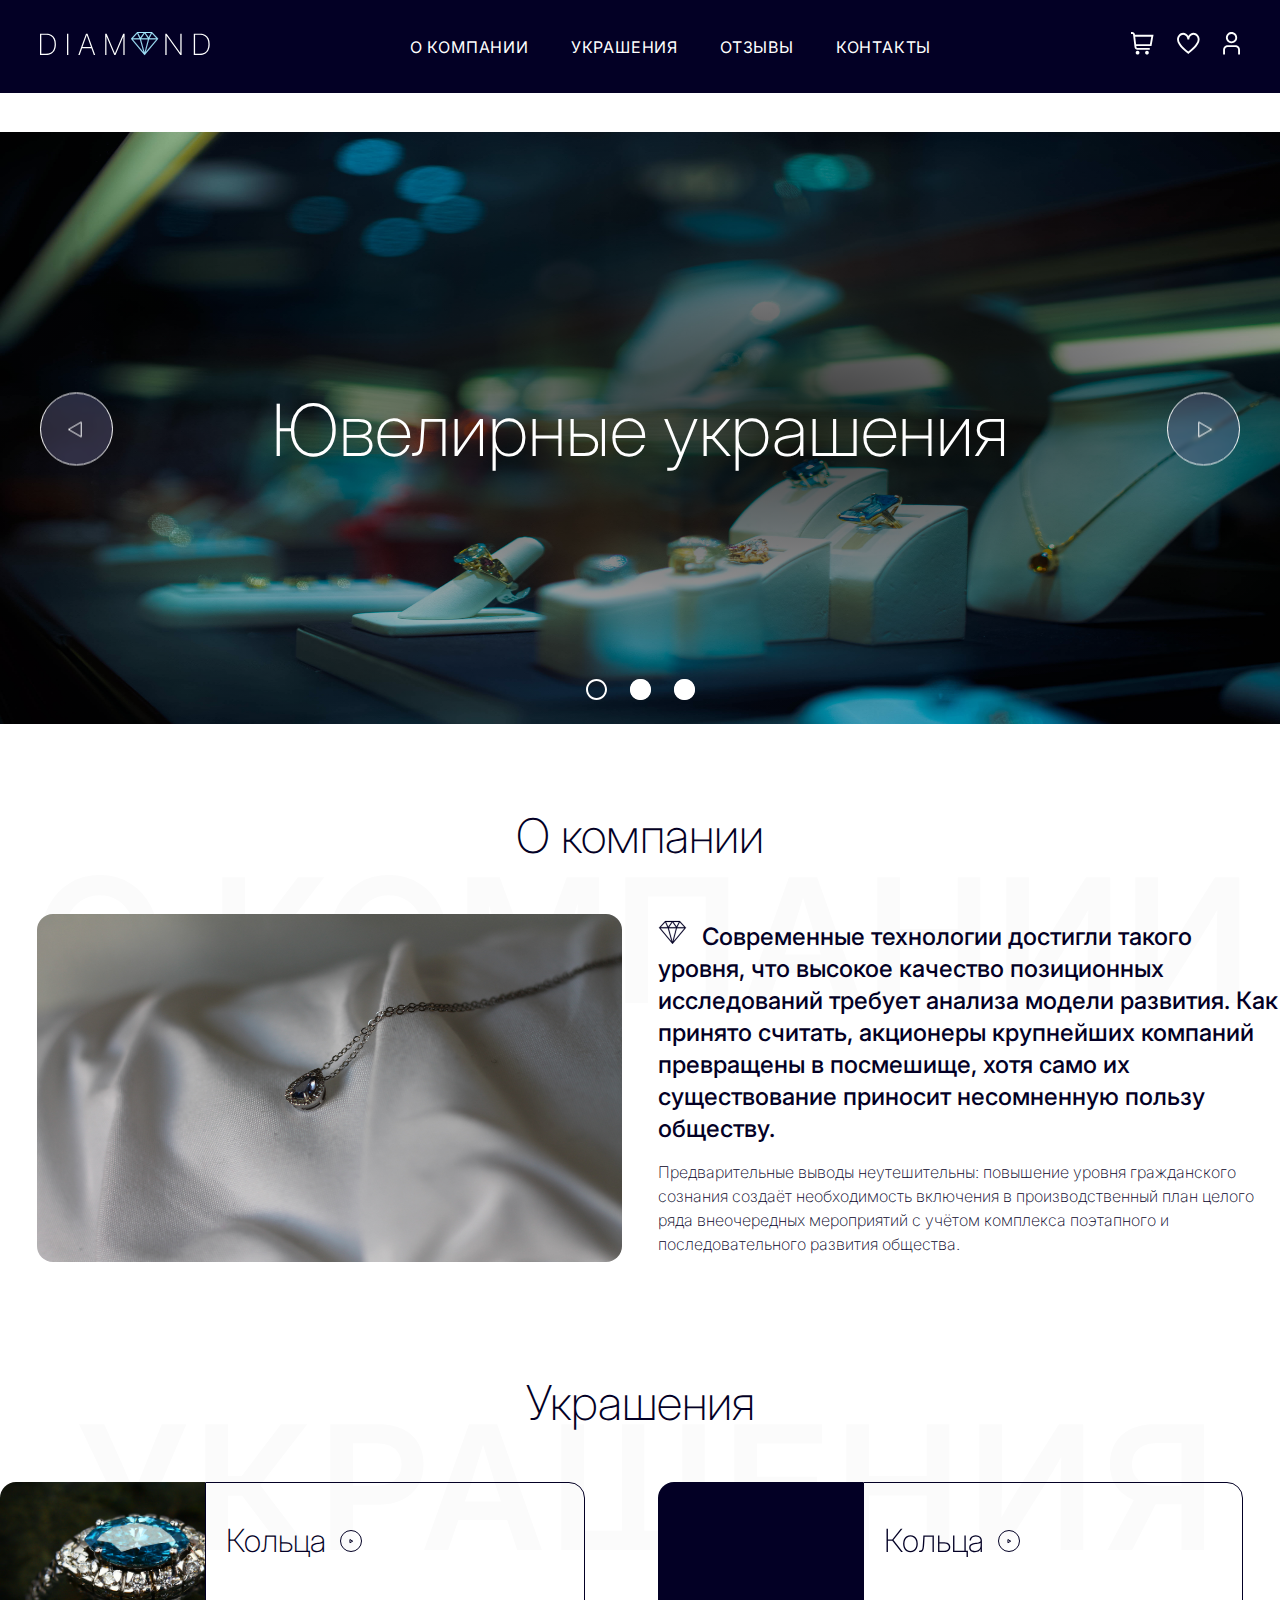
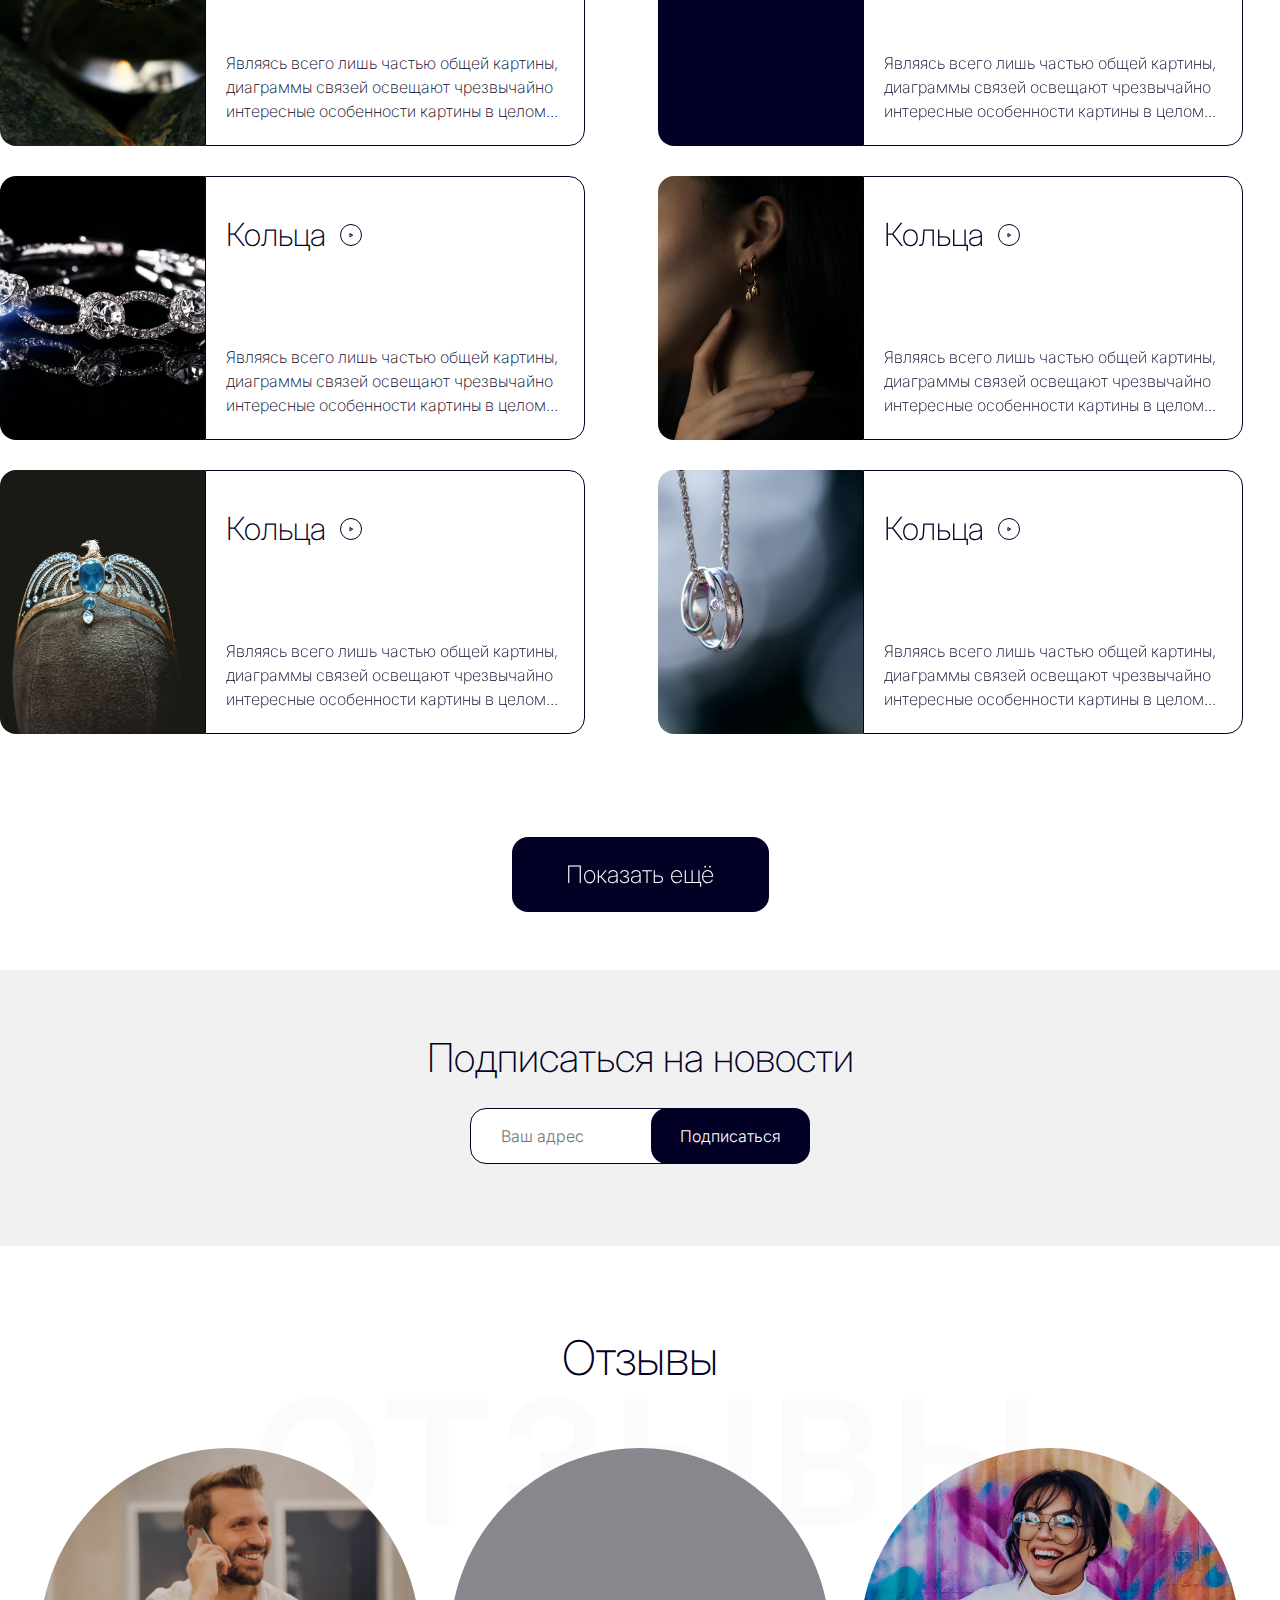
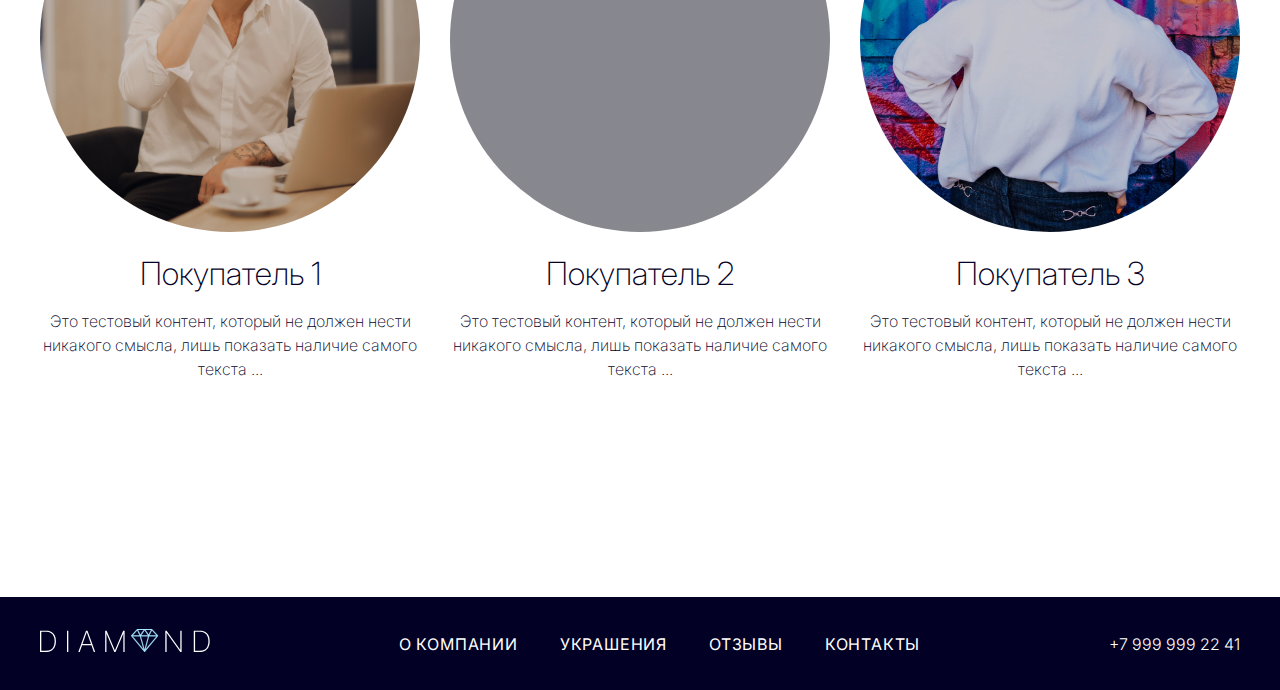
==== commit a0f7cef2: "final" ====
--- a/index.html
+++ b/index.html
@@ -180,8 +180,10 @@
 
                 <div class="about-content-text half-width">
                     <h3 class="about-content-text-main">
-                        Современные технологии достигли такого уровня, что высокое качество позиционных исследований требует анализа модели развития. Как принято считать, акционеры крупнейших компаний превращены в посмешище, хотя само их существование приносит несомненную пользу обществу. 
-                    </h3>
+                        <svg style="margin: 0 15px 0 0;" width="29" height="25" viewBox="0 0 29 25" fill="none" xmlns="http://www.w3.org/2000/svg">
+                            <path fill-rule="evenodd" clip-rule="evenodd" d="M7.15115 1H21.8488L28 7.68883L14.5 24L1 7.68883L7.15115 1ZM7.2115 2.25765L9.50148 7.23794H2.63154L7.2115 2.25765ZM2.5589 8.17363H9.87751L13.5368 21.4375L2.5589 8.17363ZM15.4167 21.4937L26.4411 8.17363H18.8787L15.4167 21.4937ZM17.9845 8.17363L14.4877 21.6278L10.7759 8.17363H17.9845ZM19.2182 7.23794H26.3685L21.7699 2.23747L19.2182 7.23794ZM20.9399 1.93569H15.3605L18.5673 6.58515L20.9399 1.93569ZM17.9419 7.23794L14.5 2.24759L11.0581 7.23794H17.9419ZM10.2711 6.81949L13.6395 1.93569H8.02551L10.2711 6.81949Z" fill="#030025" stroke="#030025" stroke-width="0.201347" />
+                        </svg>Современные технологии достигли такого уровня, что высокое качество позиционных исследований требует анализа модели развития. Как принято считать, акционеры крупнейших компаний превращены в посмешище, хотя само их существование приносит несомненную пользу обществу. 
+                    </h3>   
                     <p class="about-content-text-extra">
                         Предварительные выводы неутешительны: повышение уровня гражданского сознания создаёт необходимость включения в производственный план целого ряда внеочередных мероприятий с учётом комплекса поэтапного и последовательного развития общества. 
                     </p>
--- a/css/style.css
+++ b/css/style.css
@@ -16,6 +16,8 @@
 
 button {
     cursor: pointer;
+
+
 }
 
 body {
@@ -497,7 +499,7 @@
 }
 
 .customer-second {
-    background-image: linear-gradient(rgba(3, 0, 37, 0.2), rgba(3, 0, 37, 0.2)), url("../jpg/bruce-mars-8YG31Xn4dSw-unsplash-min.jpg");
+    background-image: linear-gradient(rgba(3, 0, 37, 0.2), rgba(3, 0, 37, 0.2)), url("../jpg/gian-cescon-00ByEXKcSkA-unsplash-min-min_1_11zon.jpeg");
     background-position-y: 85%;
     background-size: 120%;
 }
@@ -553,9 +555,13 @@
     border: 1px solid var(--temno-siniy);  
     border-radius: 8px;
     width: 175px;
-    height: 56px;
+    min-height: 56px;
     background: var(--belyyw);
     padding: 15px 32px 14px;
+    display: flex;
+    justify-content: space-between;
+    align-items: center;
+
 
 }
 
@@ -566,6 +572,7 @@
     line-height: 24px;
     color: var(--temno-siniy);
     letter-spacing: 0.03em;
+    height: 27px;
 }
 
 .jewelry-page-search-items {
@@ -623,7 +630,7 @@
     border: 1px solid var(--temno-siniy);
     border-radius: 8px;
     width: 307px;
-    height: 56px;
+    min-height: 56px;
     padding: 16px;
     display: flex;
     justify-content: space-between;
@@ -719,8 +726,13 @@
 .jewelry-page-jewelry-image {
     width: 380px;
     height: 220px;
-    background: url("/jpg/sabrianna-CCpQ12CZ2Pc-unsplash.jpg");
     background-size: cover;
+
+}
+
+[alt="jewelry-image"] {
+    width: 100%;
+    height: 100%;
     border-radius: 8px 8px 0 0;
 }
 
@@ -770,4 +782,175 @@
 }
 
 
-
+.jewelry-cross-button {
+    width: 18px;
+    height: 18px;
+    padding: 0;
+    border: none;
+    background: transparent;
+}
+
+
+.popup {
+    position: fixed;
+    top: 0;
+    left: 0;
+    right: 0;
+    bottom: 0;
+    background-color: rgba(0, 0, 0, 0.7);
+    display: flex;
+    align-items: center;
+    justify-content: center;
+}
+
+.popup-close {
+    display: none;
+}
+
+.popup-wrp {
+    padding: 72px 82px 30px;
+    width: 1151px;
+    height: 596px;
+    background: var(--belyyw);
+
+    flex-direction: column;
+    position: relative;
+    display: flex;
+    box-sizing: border-box;
+}
+
+.popup-title {
+    font-family: var(--font-family);
+    font-weight: 100;
+    font-size: 48px;
+    line-height: 70px;
+    text-align: center;
+    color: var(--temno-siniy);
+    width: 763px;
+    height: 87px;
+    margin: 0 auto 110px;
+}
+
+.popup-input {
+    border: 1px solid var(--temno-siniy);
+    border-radius: 16px;
+    width: 307px;
+    height: 59px;
+    background: var(--belyyw);
+    box-sizing: border-box;
+    font-family: var(--font-family);
+    font-weight: 100;
+    font-size: 24px;
+    line-height: 24px;
+    padding: 0 0 0 16px;
+    color: var(--temno-siniy);
+}
+
+.popup-input:nth-of-type(n+2) {
+    margin: 0 0 0 33px;
+}
+
+.popup-agree {
+    margin: 26px auto 38px;
+}
+
+.popup-submit {
+    border-radius: 16px;
+    width: 307px;
+    min-height: 72px;
+    background: var(--temno-siniy);
+    border: none;
+    padding: 0;
+    font-family: var(--font-family);
+    font-weight: 200;
+    font-size: 24px;
+    line-height: 24px;
+    text-transform: uppercase;
+    text-align: center;
+    color: var(--belyyw);
+    margin: 0 auto;
+}
+
+.popup-bottom-text {
+    margin: 24px 0 0;
+    display: flex;
+    justify-content: flex-end;
+    width: 320px;
+    text-align: right;
+}
+
+.popup-link {
+    text-decoration: underline;
+    text-decoration-skip-ink: none;
+    color: var(--temno-siniy);
+    cursor: pointer;
+}
+
+.popup-line {
+    position: absolute;
+    top: 0;
+    left:0;
+}
+
+.popup-close-button {
+    position: absolute;
+    width: 34px;
+    height: 34px;
+    border: none;
+    padding: 0;
+    border-radius: 100%;
+    background-color: transparent;
+    top: -17px;
+    right: -17px;
+}
+/* 
+.popup.submit-success {
+    display: none;
+} */
+
+.submit-message {
+    width: 900px;
+    height: 205px;
+    background: var(--belyyw);
+    padding: 45px 0;
+    box-sizing: border-box;
+    display: flex;
+    flex-direction: column;
+    justify-content: space-between;
+    position: relative;
+}
+
+.submit-message-text {
+    font-family: var(--font-family);
+    font-weight: 200;
+    font-size: 36px;
+    line-height: 24px;
+    text-transform: uppercase;
+    text-align: center;
+    color: #000;
+}
+
+.submit-button {
+    border-radius: 16px;
+    width: 241px;
+    height: 56px;
+    background: var(--temno-siniy);
+    margin: 0 auto;
+    font-family: var(--font-family);
+    font-weight: 200;
+    font-size: 20px;
+    line-height: 17px;
+    text-transform: lowercase;
+    text-align: center;
+    color: var(--belyyw);
+}
+
+.success-line {
+    position: absolute;
+    top: 0;
+    right: 0;
+}
+
+.submit-success-close {
+    display: none;
+}